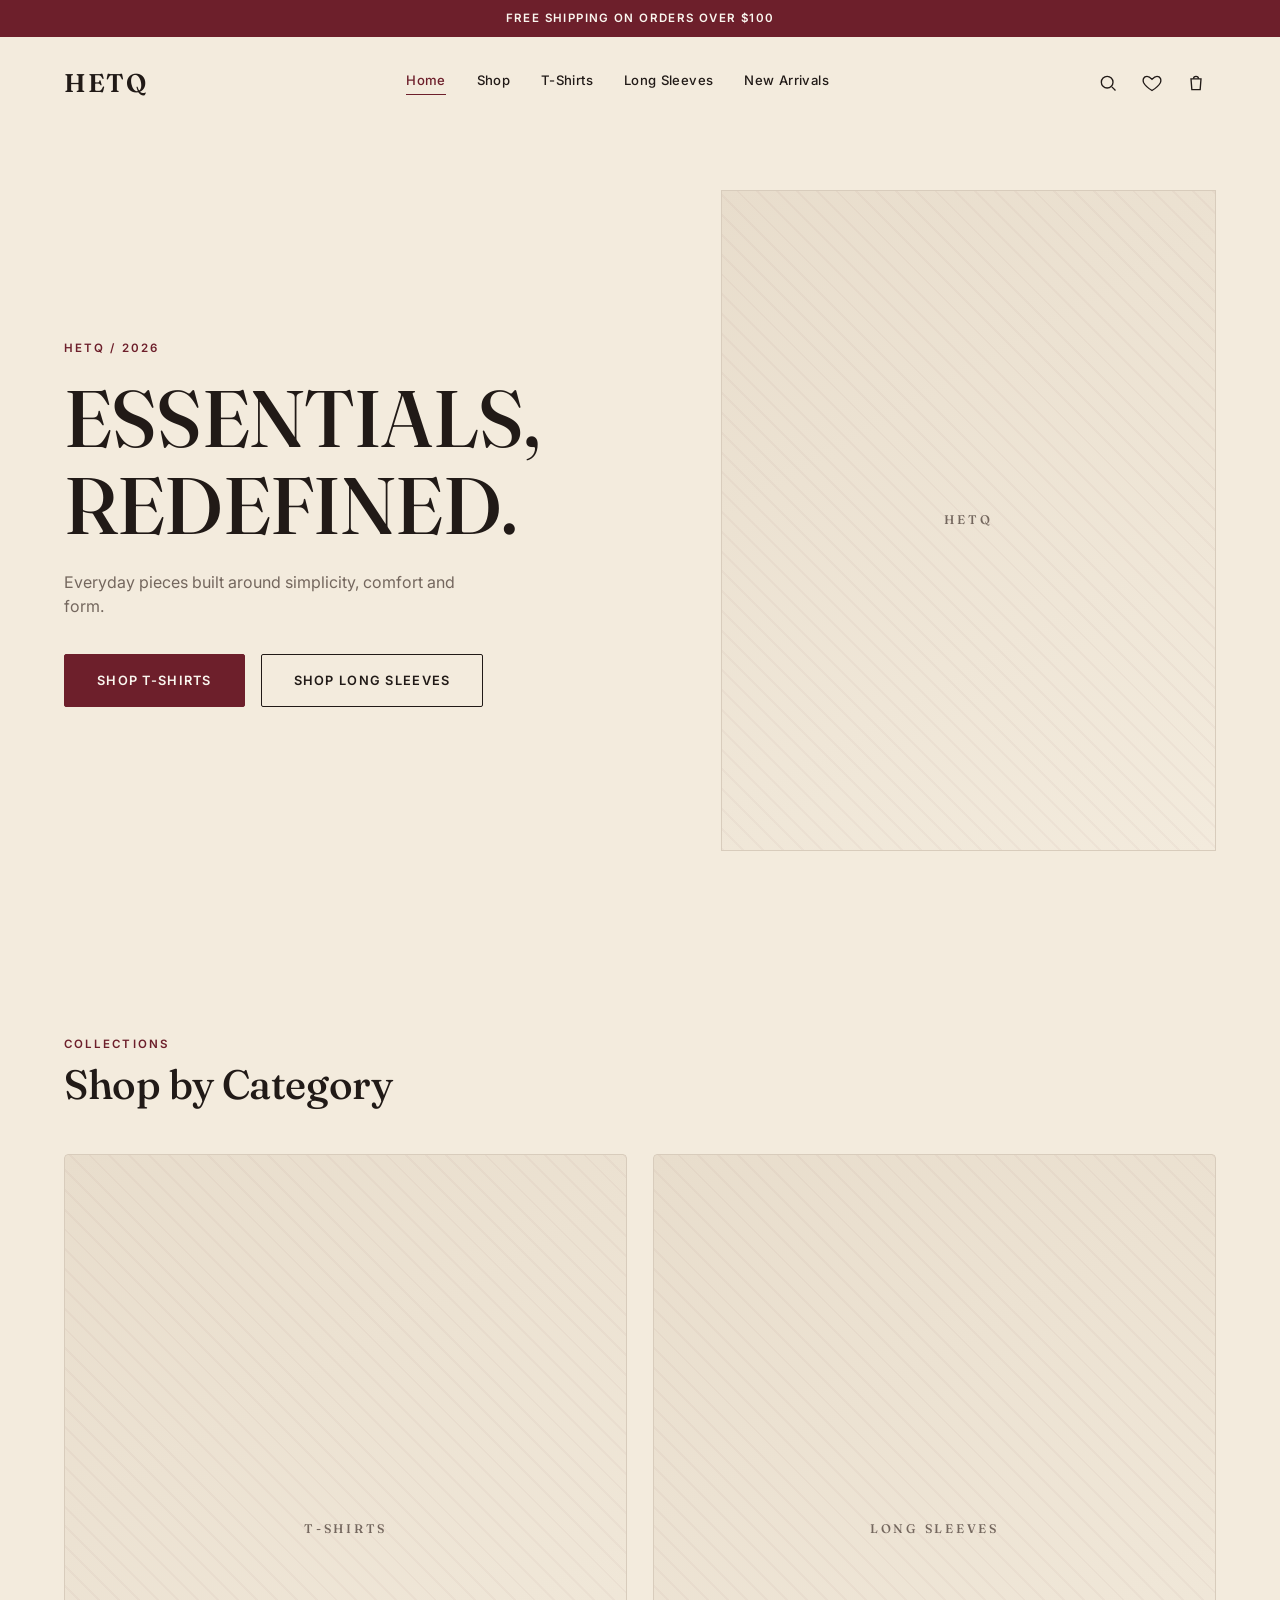
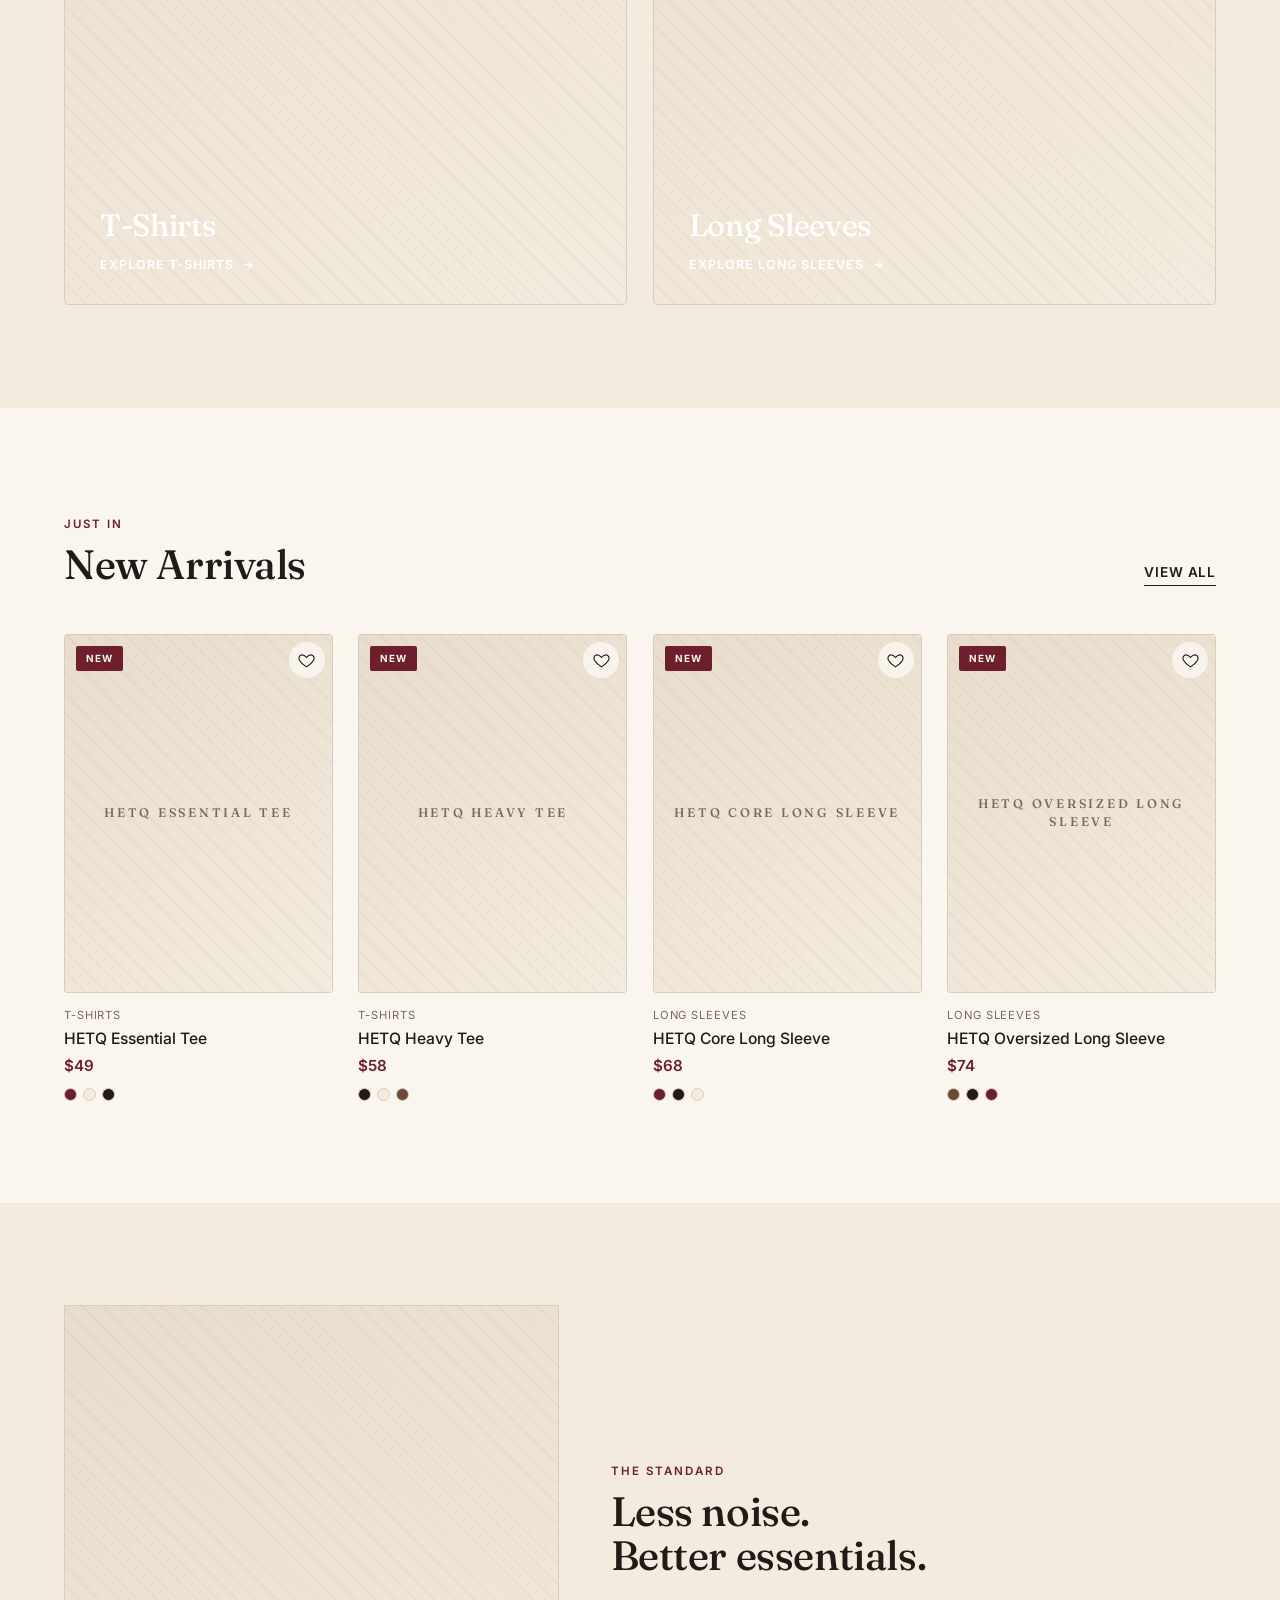
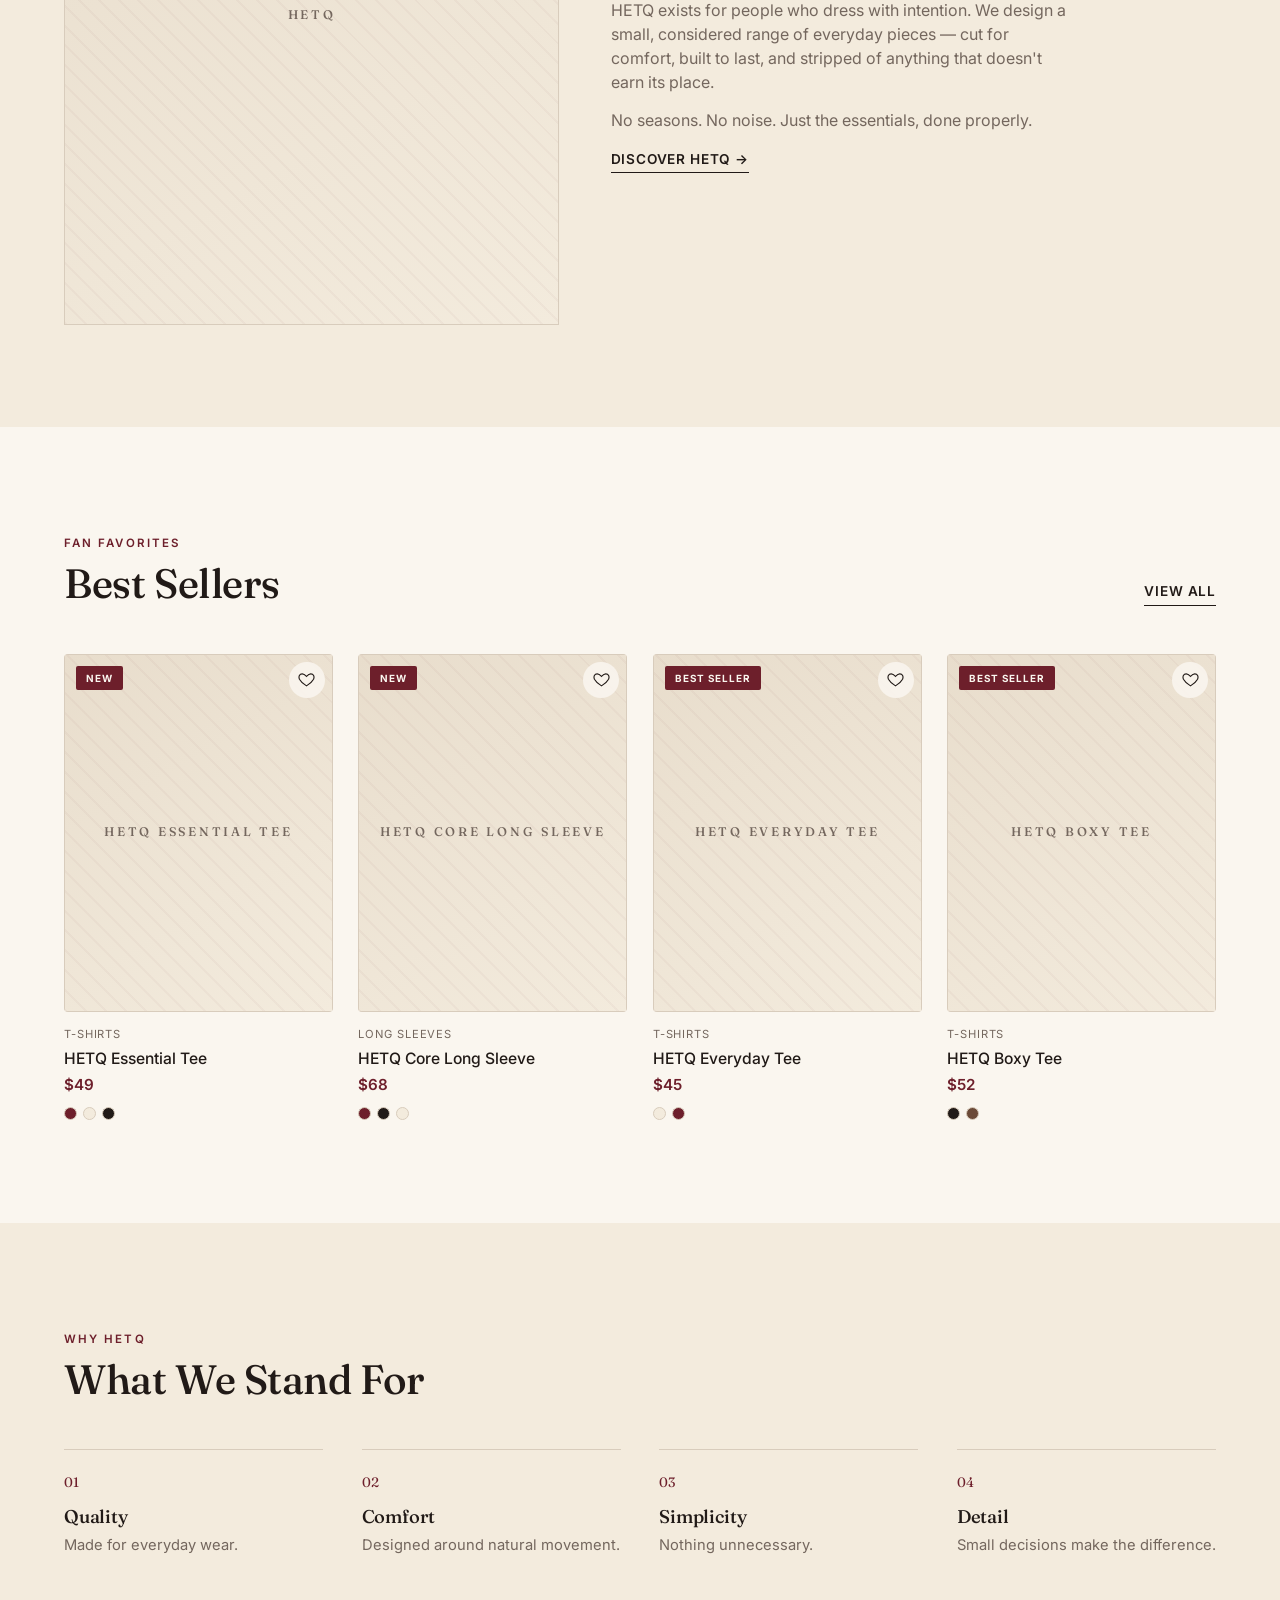
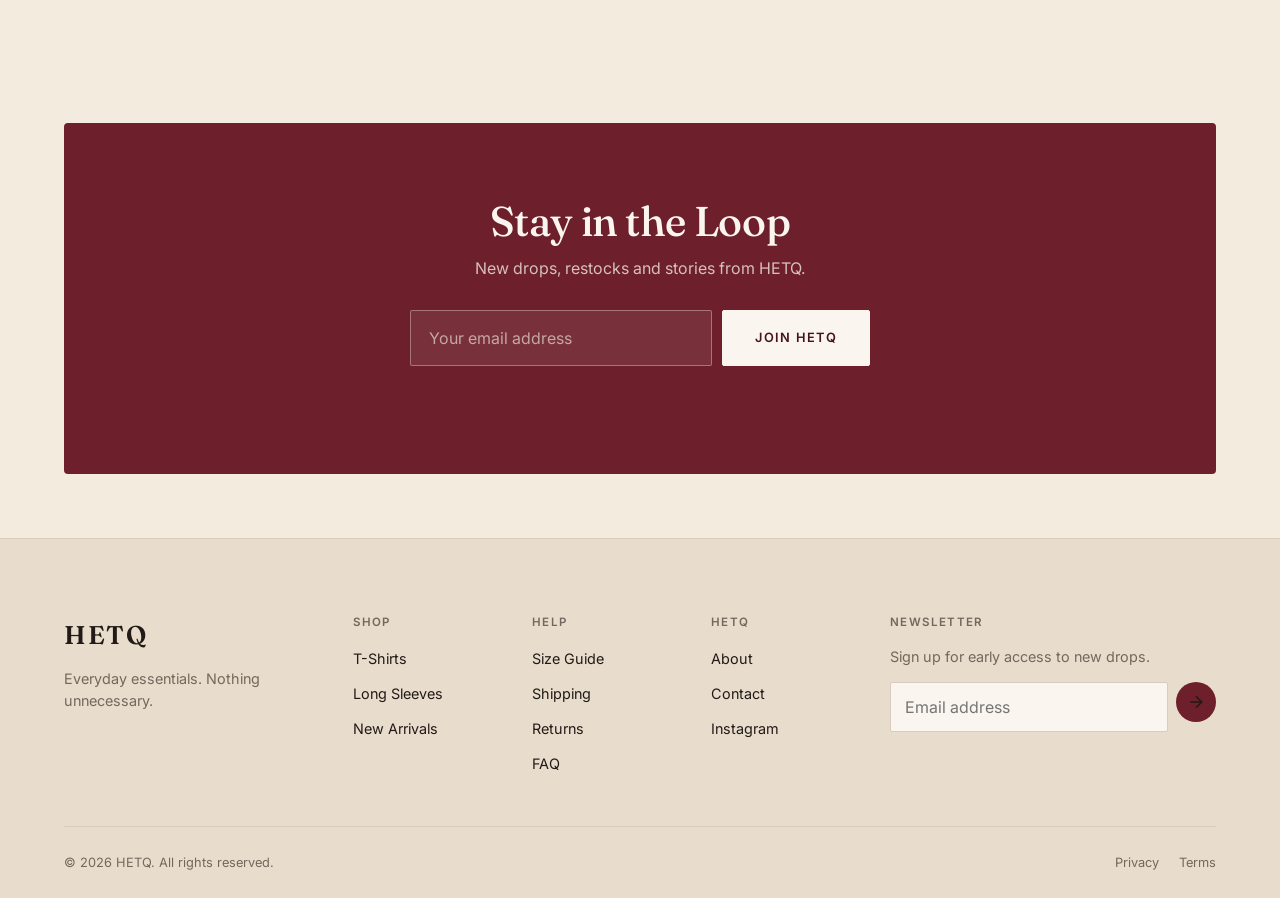
==== index.html @ c026c051 "Initial commit - HETQ website" ====
<!DOCTYPE html>
<html lang="en">
<head>
<meta charset="UTF-8">
<meta name="viewport" content="width=device-width, initial-scale=1.0">
<title>HETQ — Essentials, Redefined.</title>
<meta name="description" content="HETQ is a modern essentials brand crafting T-Shirts and Long Sleeves built around simplicity, comfort and form.">
<link rel="stylesheet" href="css/style.css">
</head>
<body data-page="home">

<!-- ================= ANNOUNCEMENT BAR ================= -->
<div class="announcement-bar">Free shipping on orders over $100</div>

<!-- ================= HEADER ================= -->
<header class="site-header">
  <div class="container header-inner">
    <a href="index.html" class="logo">HETQ</a>

    <nav class="main-nav" aria-label="Primary">
      <a href="index.html">Home</a>
      <a href="shop.html">Shop</a>
      <a href="shop.html?category=T-Shirts">T-Shirts</a>
      <a href="shop.html?category=Long%20Sleeves">Long Sleeves</a>
      <a href="shop.html#new">New Arrivals</a>
    </nav>

    <div class="header-actions">
      <button class="icon-btn" data-search-trigger aria-label="Search">
        <svg viewBox="0 0 24 24" fill="none" stroke-width="1.6"><circle cx="11" cy="11" r="7"/><line x1="21" y1="21" x2="16.65" y2="16.65"/></svg>
      </button>
      <a class="icon-btn" href="wishlist.html" aria-label="Wishlist">
        <svg viewBox="0 0 24 24" fill="none" stroke-width="1.6"><path d="M12 21s-7.5-4.6-10-9.3C.5 8 2 4 6 4c2.2 0 3.7 1.2 6 3.6C14.3 5.2 15.8 4 18 4c4 0 5.5 4 4 7.7C19.5 16.4 12 21 12 21z"/></svg>
        <span class="badge-count" data-wishlist-count>0</span>
      </a>
      <a class="icon-btn" href="cart.html" aria-label="Cart">
        <svg viewBox="0 0 24 24" fill="none" stroke-width="1.6"><path d="M6 7h12l-1 13H7L6 7z"/><path d="M9 7a3 3 0 0 1 6 0"/></svg>
        <span class="badge-count" data-cart-count>0</span>
      </a>
      <button class="hamburger" data-hamburger aria-label="Menu">
        <span></span><span></span><span></span>
      </button>
    </div>
  </div>
</header>

<!-- ================= MOBILE NAV ================= -->
<div class="overlay-backdrop" data-overlay-backdrop></div>
<div class="mobile-nav" data-mobile-nav>
  <div class="mobile-nav-head">
    <span class="logo">HETQ</span>
    <button class="icon-btn" data-mobile-nav-close aria-label="Close menu">
      <svg viewBox="0 0 24 24" fill="none" stroke-width="1.6"><line x1="4" y1="4" x2="20" y2="20"/><line x1="20" y1="4" x2="4" y2="20"/></svg>
    </button>
  </div>
  <nav class="mobile-nav-links" aria-label="Mobile">
    <a href="index.html">Home</a>
    <a href="shop.html">Shop</a>
    <a href="shop.html?category=T-Shirts">T-Shirts</a>
    <a href="shop.html?category=Long%20Sleeves">Long Sleeves</a>
    <a href="shop.html#new">New Arrivals</a>
    <a href="wishlist.html">Wishlist</a>
    <a href="about.html">About</a>
  </nav>
  <div class="mobile-nav-foot">HETQ — Everyday essentials. Nothing unnecessary.</div>
</div>

<!-- ================= SEARCH OVERLAY ================= -->
<div class="search-overlay" data-search-overlay>
  <button class="icon-btn search-close" data-search-close aria-label="Close search">
    <svg viewBox="0 0 24 24" fill="none" stroke-width="1.6"><line x1="4" y1="4" x2="20" y2="20"/><line x1="20" y1="4" x2="4" y2="20"/></svg>
  </button>
  <div class="search-overlay-inner">
    <span class="eyebrow">Search HETQ</span>
    <div class="search-field">
      <svg width="22" height="22" viewBox="0 0 24 24" fill="none" stroke="currentColor" stroke-width="1.6"><circle cx="11" cy="11" r="7"/><line x1="21" y1="21" x2="16.65" y2="16.65"/></svg>
      <input type="text" placeholder="Search products..." data-search-input autocomplete="off">
    </div>
    <div data-search-results>
      <p class="search-hint">Try "tee", "long sleeve", or a color.</p>
    </div>
  </div>
</div>

<!-- ================= MAIN ================= -->
<main>

  <!-- ================= HERO ================= -->
  <section class="hero">
    <div class="container hero-grid">
      <div class="hero-content reveal">
        <span class="eyebrow">HETQ / 2026</span>
        <h1 class="hero-title">Essentials,<br>Redefined.</h1>
        <p class="hero-text">Everyday pieces built around simplicity, comfort and form.</p>
        <div class="hero-actions">
          <a href="shop.html?category=T-Shirts" class="btn btn-primary">Shop T-Shirts</a>
          <a href="shop.html?category=Long%20Sleeves" class="btn btn-secondary">Shop Long Sleeves</a>
        </div>
      </div>
      <div class="hero-visual reveal">
        <!-- Replace with your own HETQ hero/model image -->
        <div class="placeholder ratio-hero">
          <img src="images/hero/hero-main.jpg" alt="HETQ hero image" onerror="this.remove()">
          <span>HETQ</span>
        </div>
      </div>
    </div>
  </section>

  <!-- ================= SHOP BY CATEGORY ================= -->
  <section class="section" id="categories">
    <div class="container">
      <div class="section-head reveal">
        <div>
          <span class="eyebrow">Collections</span>
          <h2 class="section-title">Shop by Category</h2>
        </div>
      </div>
      <div class="category-grid">
        <a href="shop.html?category=T-Shirts" class="category-card reveal">
          <!-- Replace with your own HETQ category image -->
          <div class="placeholder ratio-portrait">
            <img src="images/categories/tshirts.jpg" alt="HETQ T-Shirts category" onerror="this.remove()">
            <span>T-SHIRTS</span>
          </div>
          <div class="category-card-content">
            <h3>T-Shirts</h3>
            <span class="category-card-link">Explore T-Shirts <span class="arrow">→</span></span>
          </div>
        </a>
        <a href="shop.html?category=Long%20Sleeves" class="category-card reveal">
          <!-- Replace with your own HETQ category image -->
          <div class="placeholder ratio-portrait">
            <img src="images/categories/longsleeves.jpg" alt="HETQ Long Sleeves category" onerror="this.remove()">
            <span>LONG SLEEVES</span>
          </div>
          <div class="category-card-content">
            <h3>Long Sleeves</h3>
            <span class="category-card-link">Explore Long Sleeves <span class="arrow">→</span></span>
          </div>
        </a>
      </div>
    </div>
  </section>

  <!-- ================= NEW ARRIVALS ================= -->
  <section class="section section-soft" id="new">
    <div class="container">
      <div class="section-head reveal">
        <div>
          <span class="eyebrow">Just In</span>
          <h2 class="section-title">New Arrivals</h2>
        </div>
        <a href="shop.html#new" class="text-link">View All</a>
      </div>
      <div class="product-grid" data-new-arrivals></div>
    </div>
  </section>

  <!-- ================= EDITORIAL ================= -->
  <section class="section">
    <div class="container editorial reveal">
      <div class="editorial-visual">
        <!-- Replace with your own HETQ editorial image -->
        <div class="placeholder ratio-tall">
          <img src="images/editorial/editorial-01.jpg" alt="HETQ editorial imagery" onerror="this.remove()">
          <span>HETQ</span>
        </div>
      </div>
      <div class="editorial-content">
        <span class="eyebrow">The Standard</span>
        <h2 class="section-title">Less noise.<br>Better essentials.</h2>
        <p>HETQ exists for people who dress with intention. We design a small, considered range of everyday pieces — cut for comfort, built to last, and stripped of anything that doesn't earn its place.</p>
        <p>No seasons. No noise. Just the essentials, done properly.</p>
        <a href="about.html" class="text-link">Discover HETQ →</a>
      </div>
    </div>
  </section>

  <!-- ================= BEST SELLERS ================= -->
  <section class="section section-soft">
    <div class="container">
      <div class="section-head reveal">
        <div>
          <span class="eyebrow">Fan Favorites</span>
          <h2 class="section-title">Best Sellers</h2>
        </div>
        <a href="shop.html" class="text-link">View All</a>
      </div>
      <div class="product-grid" data-best-sellers></div>
    </div>
  </section>

  <!-- ================= BRAND VALUES ================= -->
  <section class="section">
    <div class="container">
      <div class="section-head reveal">
        <div>
          <span class="eyebrow">Why HETQ</span>
          <h2 class="section-title">What We Stand For</h2>
        </div>
      </div>
      <div class="values-grid reveal-stagger">
        <div class="value-item">
          <span class="num">01</span>
          <h3>Quality</h3>
          <p>Made for everyday wear.</p>
        </div>
        <div class="value-item">
          <span class="num">02</span>
          <h3>Comfort</h3>
          <p>Designed around natural movement.</p>
        </div>
        <div class="value-item">
          <span class="num">03</span>
          <h3>Simplicity</h3>
          <p>Nothing unnecessary.</p>
        </div>
        <div class="value-item">
          <span class="num">04</span>
          <h3>Detail</h3>
          <p>Small decisions make the difference.</p>
        </div>
      </div>
    </div>
  </section>

  <!-- ================= NEWSLETTER ================= -->
  <section class="section section-tight">
    <div class="container">
      <div class="newsletter reveal">
        <h2>Stay in the Loop</h2>
        <p>New drops, restocks and stories from HETQ.</p>
        <form class="newsletter-form" data-newsletter-form novalidate>
          <input type="email" placeholder="Your email address" required aria-label="Email address">
          <button type="submit" class="btn btn-primary">Join HETQ</button>
        </form>
        <p class="form-message" data-form-message></p>
      </div>
    </div>
  </section>

</main>

<!-- ================= FOOTER ================= -->
<footer class="site-footer">
  <div class="container">
    <div class="footer-top">
      <div class="footer-brand">
        <span class="logo">HETQ</span>
        <p>Everyday essentials. Nothing unnecessary.</p>
      </div>
      <div class="footer-col">
        <h4>Shop</h4>
        <ul>
          <li><a href="shop.html?category=T-Shirts">T-Shirts</a></li>
          <li><a href="shop.html?category=Long%20Sleeves">Long Sleeves</a></li>
          <li><a href="shop.html#new">New Arrivals</a></li>
        </ul>
      </div>
      <div class="footer-col">
        <h4>Help</h4>
        <ul>
          <li><a href="product.html">Size Guide</a></li>
          <li><a href="#">Shipping</a></li>
          <li><a href="#">Returns</a></li>
          <li><a href="#">FAQ</a></li>
        </ul>
      </div>
      <div class="footer-col">
        <h4>HETQ</h4>
        <ul>
          <li><a href="about.html">About</a></li>
          <li><a href="#">Contact</a></li>
          <li><a href="#">Instagram</a></li>
        </ul>
      </div>
      <div class="footer-col footer-newsletter">
        <h4>Newsletter</h4>
        <p>Sign up for early access to new drops.</p>
        <form class="footer-newsletter-form" data-newsletter-form novalidate>
          <input type="email" placeholder="Email address" required aria-label="Email address">
          <button type="submit" class="icon-btn" aria-label="Subscribe" style="background:var(--burgundy)">
            <svg viewBox="0 0 24 24" fill="none" stroke="white" stroke-width="1.8"><line x1="5" y1="12" x2="19" y2="12"/><polyline points="12 5 19 12 12 19"/></svg>
          </button>
        </form>
        <p class="form-message" data-form-message></p>
      </div>
    </div>
    <div class="footer-bottom">
      <span>&copy; 2026 HETQ. All rights reserved.</span>
      <div class="footer-bottom-links">
        <a href="#">Privacy</a>
        <a href="#">Terms</a>
      </div>
    </div>
  </div>
</footer>

<script src="js/main.js"></script>
</body>
</html>
---- css/style.css ----
/* =========================================================
   HETQ — Fashion E-commerce
   Stylesheet: css/style.css
   ========================================================= */

/* ---------- Fonts ---------- */
@import url('https://fonts.googleapis.com/css2?family=Fraunces:ital,opsz,wght@0,9..144,300;0,9..144,400;0,9..144,500;0,9..144,600;1,9..144,400&family=Inter:wght@300;400;500;600;700&display=swap');

/* ---------- Design Tokens ---------- */
:root {
  --bg-primary: #F3EBDD;
  --bg-secondary: #E8DDCC;
  --bg-soft: #FAF6EF;

  --burgundy: #6D1F2B;
  --burgundy-dark: #481219;
  --burgundy-hover: #812936;

  --text-primary: #211A17;
  --text-secondary: #74675E;
  --border: #D8CCBC;
  --white: #FFFFFF;

  --font-display: 'Fraunces', serif;
  --font-body: 'Inter', sans-serif;

  --container: 1360px;
  --gutter: clamp(20px, 5vw, 64px);

  --radius-sm: 2px;
  --radius-md: 4px;

  --ease: cubic-bezier(0.65, 0, 0.35, 1);
  --dur-fast: 0.2s;
  --dur-med: 0.4s;
  --dur-slow: 0.7s;

  --shadow-soft: 0 8px 30px rgba(33, 26, 23, 0.08);
  --shadow-card: 0 4px 18px rgba(33, 26, 23, 0.06);
}

/* ---------- Reset ---------- */
*, *::before, *::after { box-sizing: border-box; }

html { scroll-behavior: smooth; overflow-x: hidden; width: 100%; }

body, h1, h2, h3, h4, p, figure, blockquote, dl, dd, ul, ol {
  margin: 0;
}

ul, ol { list-style: none; padding: 0; }

img, picture, video, canvas, svg { display: block; max-width: 100%; }

input, button, textarea, select { font: inherit; color: inherit; }

button { cursor: pointer; background: none; border: none; }

a { color: inherit; text-decoration: none; }

body {
  font-family: var(--font-body);
  background: var(--bg-primary);
  color: var(--text-primary);
  line-height: 1.5;
  -webkit-font-smoothing: antialiased;
  overflow-x: hidden;
}

body.no-scroll { overflow: hidden; }

:focus-visible {
  outline: 2px solid var(--burgundy);
  outline-offset: 3px;
}

.container {
  width: 100%;
  max-width: var(--container);
  margin-inline: auto;
  padding-inline: var(--gutter);
}

/* ---------- Typography ---------- */
h1, h2, h3, h4 {
  font-family: var(--font-display);
  font-weight: 500;
  letter-spacing: -0.01em;
  line-height: 1.08;
}

.eyebrow {
  display: inline-block;
  font-family: var(--font-body);
  font-size: 0.72rem;
  font-weight: 600;
  letter-spacing: 0.18em;
  text-transform: uppercase;
  color: var(--burgundy);
}

.eyebrow--muted { color: var(--text-secondary); }

.section-title {
  font-size: clamp(1.8rem, 3.2vw, 2.8rem);
  margin-top: 0.5rem;
}

.section-head {
  display: flex;
  align-items: flex-end;
  justify-content: space-between;
  gap: 24px;
  margin-bottom: clamp(28px, 4vw, 48px);
  flex-wrap: wrap;
}

.section-head p {
  color: var(--text-secondary);
  max-width: 42ch;
  margin-top: 10px;
}

.text-link {
  display: inline-flex;
  align-items: center;
  gap: 8px;
  font-size: 0.85rem;
  font-weight: 600;
  letter-spacing: 0.06em;
  text-transform: uppercase;
  color: var(--text-primary);
  border-bottom: 1px solid currentColor;
  padding-bottom: 3px;
  transition: color var(--dur-fast) var(--ease), gap var(--dur-fast) var(--ease);
}

.text-link:hover { color: var(--burgundy); gap: 12px; }

/* ---------- Buttons ---------- */
.btn {
  display: inline-flex;
  align-items: center;
  justify-content: center;
  gap: 10px;
  font-family: var(--font-body);
  font-size: 0.8rem;
  font-weight: 600;
  letter-spacing: 0.1em;
  text-transform: uppercase;
  padding: 16px 32px;
  border-radius: var(--radius-sm);
  border: 1px solid transparent;
  transition: background var(--dur-fast) var(--ease), color var(--dur-fast) var(--ease),
    border-color var(--dur-fast) var(--ease), transform var(--dur-fast) var(--ease);
  white-space: nowrap;
}

.btn:active { transform: translateY(1px); }

.btn-primary {
  background: var(--burgundy);
  color: var(--bg-soft);
  border-color: var(--burgundy);
}

.btn-primary:hover { background: var(--burgundy-hover); border-color: var(--burgundy-hover); }

.btn-primary:disabled {
  background: var(--border);
  border-color: var(--border);
  color: var(--text-secondary);
  cursor: not-allowed;
}

.btn-secondary {
  background: transparent;
  color: var(--text-primary);
  border-color: var(--text-primary);
}

.btn-secondary:hover { background: var(--text-primary); color: var(--bg-soft); }

.btn-outline {
  background: transparent;
  color: var(--burgundy);
  border-color: var(--burgundy);
}

.btn-outline:hover { background: var(--burgundy); color: var(--bg-soft); }

.btn-block { width: 100%; }

.btn-sm { padding: 11px 20px; font-size: 0.72rem; }

.icon-btn {
  display: inline-flex;
  align-items: center;
  justify-content: center;
  width: 40px;
  height: 40px;
  border-radius: 50%;
  position: relative;
  transition: background var(--dur-fast) var(--ease);
}

.icon-btn:hover { background: var(--bg-secondary); }

.icon-btn svg { width: 20px; height: 20px; stroke: var(--text-primary); }

.badge-count {
  position: absolute;
  top: 2px;
  right: 2px;
  min-width: 16px;
  height: 16px;
  padding: 0 3px;
  border-radius: 50%;
  background: var(--burgundy);
  color: var(--bg-soft);
  font-size: 0.62rem;
  font-weight: 700;
  display: flex;
  align-items: center;
  justify-content: center;
  line-height: 1;
  transform: scale(0);
  transition: transform var(--dur-fast) var(--ease);
}

.badge-count.show { transform: scale(1); }

/* ---------- Image Placeholders ---------- */
.placeholder {
  position: relative;
  width: 100%;
  background: linear-gradient(150deg, var(--bg-secondary), var(--bg-primary));
  display: flex;
  align-items: center;
  justify-content: center;
  overflow: hidden;
  border: 1px solid var(--border);
}

.placeholder::before {
  content: '';
  position: absolute;
  inset: 0;
  background:
    repeating-linear-gradient(45deg, rgba(109, 31, 43, 0.035) 0 2px, transparent 2px 14px);
}

.placeholder span {
  position: relative;
  z-index: 1;
  font-family: var(--font-display);
  font-size: 0.78rem;
  font-weight: 500;
  letter-spacing: 0.22em;
  text-transform: uppercase;
  color: var(--text-secondary);
  text-align: center;
  padding: 12px;
}

.placeholder img { position: relative; z-index: 1; width: 100%; height: 100%; object-fit: cover; }

.ratio-portrait { aspect-ratio: 3 / 4; }
.ratio-square { aspect-ratio: 1 / 1; }
.ratio-wide { aspect-ratio: 16 / 9; }
.ratio-tall { aspect-ratio: 4 / 5; }
.ratio-hero { aspect-ratio: 4 / 5; }

/* ---------- Announcement Bar ---------- */
.announcement-bar {
  background: var(--burgundy);
  color: var(--bg-soft);
  text-align: center;
  font-size: 0.72rem;
  font-weight: 600;
  letter-spacing: 0.12em;
  text-transform: uppercase;
  padding: 10px var(--gutter);
}

/* ---------- Header ---------- */
.site-header {
  position: sticky;
  top: 0;
  z-index: 200;
  background: var(--bg-primary);
  border-bottom: 1px solid transparent;
  transition: padding var(--dur-med) var(--ease), box-shadow var(--dur-med) var(--ease),
    border-color var(--dur-med) var(--ease), background var(--dur-med) var(--ease);
}

.site-header.scrolled {
  border-color: var(--border);
  box-shadow: var(--shadow-soft);
}

.header-inner {
  display: flex;
  align-items: center;
  justify-content: space-between;
  gap: 24px;
  padding-block: 26px;
  transition: padding var(--dur-med) var(--ease);
}

.site-header.scrolled .header-inner { padding-block: 14px; }

.logo {
  font-family: var(--font-display);
  font-size: 1.6rem;
  font-weight: 600;
  letter-spacing: 0.06em;
}

.main-nav {
  display: flex;
  align-items: center;
  gap: clamp(18px, 2.4vw, 34px);
}

.main-nav a {
  position: relative;
  font-size: 0.82rem;
  font-weight: 500;
  letter-spacing: 0.03em;
  padding-bottom: 4px;
}

.main-nav a::after {
  content: '';
  position: absolute;
  left: 0;
  bottom: 0;
  width: 0;
  height: 1px;
  background: var(--burgundy);
  transition: width var(--dur-fast) var(--ease);
}

.main-nav a:hover::after,
.main-nav a.active::after { width: 100%; }

.main-nav a.active { color: var(--burgundy); }

.header-actions {
  display: flex;
  align-items: center;
  gap: 4px;
}

.hamburger {
  display: none;
  flex-direction: column;
  justify-content: center;
  gap: 5px;
  width: 40px;
  height: 40px;
  align-items: center;
}

.hamburger span {
  display: block;
  width: 22px;
  height: 1.5px;
  background: var(--text-primary);
  transition: transform var(--dur-fast) var(--ease), opacity var(--dur-fast) var(--ease);
}

.hamburger.active span:nth-child(1) { transform: translateY(6.5px) rotate(45deg); }
.hamburger.active span:nth-child(2) { opacity: 0; }
.hamburger.active span:nth-child(3) { transform: translateY(-6.5px) rotate(-45deg); }

/* ---------- Mobile Nav ---------- */
.mobile-nav {
  position: fixed;
  inset: 0;
  z-index: 300;
  background: var(--bg-soft);
  transform: translateX(100%);
  transition: transform var(--dur-slow) var(--ease);
  display: flex;
  flex-direction: column;
  visibility: hidden;
}

.mobile-nav.open { transform: translateX(0); visibility: visible; }

.mobile-nav-head {
  display: flex;
  align-items: center;
  justify-content: space-between;
  padding: 22px var(--gutter);
  border-bottom: 1px solid var(--border);
}

.mobile-nav-links {
  display: flex;
  flex-direction: column;
  padding: 28px var(--gutter);
  gap: 4px;
  overflow-y: auto;
}

.mobile-nav-links a {
  display: block;
  font-family: var(--font-display);
  font-size: 1.5rem;
  padding: 12px 0;
  border-bottom: 1px solid var(--border);
  opacity: 0;
  transform: translateY(10px);
  transition: opacity var(--dur-med) var(--ease), transform var(--dur-med) var(--ease);
}

.mobile-nav.open .mobile-nav-links a { opacity: 1; transform: translateY(0); }

.mobile-nav.open .mobile-nav-links a:nth-child(1) { transition-delay: 0.08s; }
.mobile-nav.open .mobile-nav-links a:nth-child(2) { transition-delay: 0.12s; }
.mobile-nav.open .mobile-nav-links a:nth-child(3) { transition-delay: 0.16s; }
.mobile-nav.open .mobile-nav-links a:nth-child(4) { transition-delay: 0.2s; }
.mobile-nav.open .mobile-nav-links a:nth-child(5) { transition-delay: 0.24s; }
.mobile-nav.open .mobile-nav-links a:nth-child(6) { transition-delay: 0.28s; }
.mobile-nav.open .mobile-nav-links a:nth-child(7) { transition-delay: 0.32s; }

.mobile-nav-foot {
  margin-top: auto;
  padding: 22px var(--gutter) 32px;
  border-top: 1px solid var(--border);
  color: var(--text-secondary);
  font-size: 0.8rem;
}

.overlay-backdrop {
  position: fixed;
  inset: 0;
  background: rgba(33, 26, 23, 0.4);
  z-index: 250;
  opacity: 0;
  visibility: hidden;
  transition: opacity var(--dur-med) var(--ease), visibility var(--dur-med) var(--ease);
}

.overlay-backdrop.show { opacity: 1; visibility: visible; }

@media (max-width: 900px) {
  .main-nav { display: none; }
  .hamburger { display: flex; }
}

/* ---------- Search Overlay ---------- */
.search-overlay {
  position: fixed;
  inset: 0;
  z-index: 400;
  background: var(--bg-soft);
  transform: translateY(-100%);
  transition: transform var(--dur-slow) var(--ease);
  overflow-y: auto;
}

.search-overlay.open { transform: translateY(0); }

.search-overlay-inner {
  max-width: 760px;
  margin: 0 auto;
  padding: clamp(60px, 10vw, 120px) var(--gutter) 60px;
}

.search-close {
  position: absolute;
  top: 24px;
  right: var(--gutter);
}

.search-field {
  display: flex;
  align-items: center;
  gap: 16px;
  border-bottom: 2px solid var(--text-primary);
  padding-bottom: 16px;
}

.search-field input {
  flex: 1;
  border: none;
  background: none;
  font-family: var(--font-display);
  font-size: clamp(1.4rem, 3vw, 2.2rem);
  color: var(--text-primary);
}

.search-field input::placeholder { color: var(--text-secondary); }

.search-results {
  margin-top: 32px;
  display: grid;
  gap: 4px;
}

.search-result-item {
  display: flex;
  align-items: center;
  gap: 16px;
  padding: 12px 0;
  border-bottom: 1px solid var(--border);
}

.search-result-item .placeholder { width: 60px; height: 76px; flex-shrink: 0; }
.search-result-item .placeholder span { font-size: 0.5rem; }

.search-result-info { flex: 1; }
.search-result-info .name { font-weight: 500; }
.search-result-info .cat { font-size: 0.78rem; color: var(--text-secondary); }
.search-result-price { font-weight: 600; color: var(--burgundy); }

.search-empty { color: var(--text-secondary); margin-top: 32px; text-align: center; }
.search-hint { color: var(--text-secondary); font-size: 0.85rem; margin-top: 20px; }

/* ---------- Hero ---------- */
.hero {
  padding-top: clamp(30px, 6vw, 60px);
  padding-bottom: clamp(40px, 6vw, 80px);
}

.hero-grid {
  display: grid;
  grid-template-columns: 1.1fr 0.9fr;
  gap: clamp(24px, 4vw, 60px);
  align-items: center;
}

.hero-content { max-width: 560px; }

.hero-content .eyebrow { margin-bottom: 18px; }

.hero-title {
  font-size: clamp(2.6rem, 6.4vw, 5rem);
  text-transform: uppercase;
}

.hero-text {
  margin-top: 22px;
  color: var(--text-secondary);
  font-size: clamp(1rem, 1.1vw, 1.1rem);
  max-width: 40ch;
}

.hero-actions {
  display: flex;
  gap: 16px;
  margin-top: 36px;
  flex-wrap: wrap;
}

.hero-visual .placeholder { aspect-ratio: 3/4; }

.reveal {
  opacity: 0;
  transform: translateY(28px);
  transition: opacity 0.8s var(--ease), transform 0.8s var(--ease);
}

.reveal.in-view { opacity: 1; transform: translateY(0); }

.reveal-stagger.in-view > * { opacity: 1; transform: translateY(0); }
.reveal-stagger > * {
  opacity: 0;
  transform: translateY(24px);
  transition: opacity 0.7s var(--ease), transform 0.7s var(--ease);
}
.reveal-stagger > *:nth-child(1) { transition-delay: 0.05s; }
.reveal-stagger > *:nth-child(2) { transition-delay: 0.15s; }
.reveal-stagger > *:nth-child(3) { transition-delay: 0.25s; }
.reveal-stagger > *:nth-child(4) { transition-delay: 0.35s; }

/* ---------- Section spacing ---------- */
.section { padding-block: clamp(56px, 8vw, 110px); }
.section-soft { background: var(--bg-soft); }
.section-tight { padding-block: clamp(40px, 5vw, 70px); }

/* ---------- Category Cards ---------- */
.category-grid {
  display: grid;
  grid-template-columns: 1fr 1fr;
  gap: clamp(16px, 2vw, 28px);
}

.category-card {
  position: relative;
  display: block;
  overflow: hidden;
  border-radius: var(--radius-md);
}

.category-card .placeholder {
  aspect-ratio: 3/4;
  transition: transform 0.9s var(--ease);
  border-radius: var(--radius-md);
}

.category-card:hover .placeholder { transform: scale(1.05); }

.category-card::after {
  content: '';
  position: absolute;
  inset: 0;
  background: linear-gradient(to top, rgba(33,26,23,0.55), rgba(33,26,23,0) 55%);
  opacity: 0;
  transition: opacity var(--dur-med) var(--ease);
}

.category-card:hover::after { opacity: 1; }

.category-card-content {
  position: absolute;
  left: 0;
  right: 0;
  bottom: 0;
  padding: clamp(20px, 3vw, 36px);
  color: var(--white);
  transform: translateY(6px);
  transition: transform var(--dur-med) var(--ease);
}

.category-card:hover .category-card-content { transform: translateY(0); }

.category-card-content h3 {
  font-size: clamp(1.4rem, 2.4vw, 2rem);
  color: var(--white);
}

.category-card-link {
  display: inline-flex;
  align-items: center;
  gap: 8px;
  margin-top: 14px;
  font-size: 0.78rem;
  font-weight: 600;
  letter-spacing: 0.08em;
  text-transform: uppercase;
}

.category-card-link .arrow { transition: transform var(--dur-fast) var(--ease); }
.category-card:hover .category-card-link .arrow { transform: translateX(6px); }

/* ---------- Product Grid & Cards ---------- */
.product-grid {
  display: grid;
  grid-template-columns: repeat(4, 1fr);
  gap: clamp(20px, 2.4vw, 36px) clamp(16px, 2vw, 28px);
}

.product-card {
  position: relative;
}

.product-media {
  position: relative;
  overflow: hidden;
  border-radius: var(--radius-md);
  margin-bottom: 14px;
}

.product-media .placeholder {
  aspect-ratio: 3/4;
  transition: transform 0.7s var(--ease);
}

.product-card:hover .product-media .placeholder { transform: scale(1.045); }

.product-badge {
  position: absolute;
  top: 12px;
  left: 12px;
  background: var(--burgundy);
  color: var(--bg-soft);
  font-size: 0.62rem;
  font-weight: 700;
  letter-spacing: 0.1em;
  text-transform: uppercase;
  padding: 5px 10px;
  border-radius: var(--radius-sm);
  z-index: 2;
}

.product-wishlist-btn {
  position: absolute;
  top: 8px;
  right: 8px;
  z-index: 2;
  width: 36px;
  height: 36px;
  border-radius: 50%;
  background: rgba(250, 246, 239, 0.9);
  display: flex;
  align-items: center;
  justify-content: center;
  transition: transform var(--dur-fast) var(--ease), background var(--dur-fast) var(--ease);
}

.product-wishlist-btn:hover { transform: scale(1.1); }

.product-wishlist-btn svg {
  width: 17px;
  height: 17px;
  stroke: var(--text-primary);
  fill: none;
  transition: fill var(--dur-fast) var(--ease), stroke var(--dur-fast) var(--ease);
}

.product-wishlist-btn.active svg { fill: var(--burgundy); stroke: var(--burgundy); }

.quick-add {
  position: absolute;
  left: 10px;
  right: 10px;
  bottom: 10px;
  z-index: 2;
  opacity: 0;
  transform: translateY(8px);
  transition: opacity var(--dur-fast) var(--ease), transform var(--dur-fast) var(--ease);
}

.product-card:hover .quick-add { opacity: 1; transform: translateY(0); }

.product-info .cat {
  font-size: 0.7rem;
  letter-spacing: 0.08em;
  text-transform: uppercase;
  color: var(--text-secondary);
}

.product-info .name {
  font-weight: 500;
  margin-top: 4px;
  font-size: 0.98rem;
}

.product-info .price {
  margin-top: 4px;
  font-weight: 600;
  color: var(--burgundy);
  font-size: 0.95rem;
}

.color-dots {
  display: flex;
  gap: 6px;
  margin-top: 10px;
}

.color-dot {
  width: 13px;
  height: 13px;
  border-radius: 50%;
  border: 1px solid var(--border);
}

@media (hover: none) {
  .quick-add { opacity: 1; transform: translateY(0); position: static; margin-top: 10px; }
}

/* ---------- Editorial Section ---------- */
.editorial {
  display: grid;
  grid-template-columns: 0.9fr 1.1fr;
  gap: clamp(24px, 4vw, 70px);
  align-items: center;
}

.editorial-visual .placeholder { aspect-ratio: 4/5; }

.editorial-content .section-title { margin-bottom: 20px; }

.editorial-content p {
  color: var(--text-secondary);
  max-width: 46ch;
  margin-bottom: 14px;
}

.editorial-reverse .editorial { grid-template-columns: 1.1fr 0.9fr; }
.editorial-reverse .editorial-visual { order: 2; }
.editorial-reverse .editorial-content { order: 1; }

/* ---------- Values ---------- */
.values-grid {
  display: grid;
  grid-template-columns: repeat(4, 1fr);
  gap: clamp(24px, 3vw, 40px);
}

.value-item { border-top: 1px solid var(--border); padding-top: 22px; }

.value-item .num {
  font-family: var(--font-display);
  color: var(--burgundy);
  font-size: 0.85rem;
  margin-bottom: 14px;
  display: block;
}

.value-item h3 { font-size: 1.15rem; margin-bottom: 8px; }
.value-item p { color: var(--text-secondary); font-size: 0.92rem; }

/* ---------- Newsletter ---------- */
.newsletter {
  background: var(--burgundy);
  color: var(--bg-soft);
  border-radius: var(--radius-md);
  padding: clamp(40px, 6vw, 76px);
  text-align: center;
}

.newsletter h2 { color: var(--bg-soft); font-size: clamp(1.8rem, 3.4vw, 2.6rem); }
.newsletter p { margin-top: 12px; color: rgba(250,246,239,0.75); }

.newsletter-form {
  display: flex;
  max-width: 460px;
  margin: 30px auto 0;
  gap: 10px;
  flex-wrap: wrap;
  justify-content: center;
}

.newsletter-form input {
  flex: 1;
  min-width: 220px;
  background: rgba(250, 246, 239, 0.08);
  border: 1px solid rgba(250, 246, 239, 0.35);
  color: var(--bg-soft);
  padding: 15px 18px;
  border-radius: var(--radius-sm);
}

.newsletter-form input::placeholder { color: rgba(250, 246, 239, 0.6); }

.newsletter-form .btn-primary {
  background: var(--bg-soft);
  color: var(--burgundy-dark);
  border-color: var(--bg-soft);
}

.newsletter-form .btn-primary:hover { background: var(--white); }

.form-message {
  margin-top: 16px;
  font-size: 0.85rem;
  min-height: 20px;
}

.form-message.success { color: #C9E4B8; }
.form-message.error { color: #E8B4B4; }

/* ---------- Footer ---------- */
.site-footer {
  background: var(--bg-secondary);
  border-top: 1px solid var(--border);
  padding-block: clamp(50px, 6vw, 80px) 26px;
}

.footer-top {
  display: grid;
  grid-template-columns: 1.4fr 0.8fr 0.8fr 0.8fr 1.2fr;
  gap: 32px;
  padding-bottom: 44px;
}

.footer-brand .logo { display: block; margin-bottom: 14px; }
.footer-brand p { color: var(--text-secondary); max-width: 30ch; font-size: 0.9rem; }

.footer-col h4 {
  font-size: 0.72rem;
  letter-spacing: 0.12em;
  text-transform: uppercase;
  font-family: var(--font-body);
  font-weight: 600;
  margin-bottom: 18px;
  color: var(--text-secondary);
}

.footer-col ul { display: flex; flex-direction: column; gap: 11px; }
.footer-col a { font-size: 0.9rem; transition: color var(--dur-fast) var(--ease); }
.footer-col a:hover { color: var(--burgundy); }

.footer-newsletter p { color: var(--text-secondary); font-size: 0.9rem; margin-bottom: 14px; }
.footer-newsletter-form { display: flex; gap: 8px; }
.footer-newsletter-form input {
  flex: 1;
  min-width: 0;
  background: var(--bg-soft);
  border: 1px solid var(--border);
  padding: 12px 14px;
  border-radius: var(--radius-sm);
}

.footer-bottom {
  display: flex;
  justify-content: space-between;
  align-items: center;
  padding-top: 26px;
  border-top: 1px solid var(--border);
  flex-wrap: wrap;
  gap: 12px;
  font-size: 0.8rem;
  color: var(--text-secondary);
}

.footer-bottom-links { display: flex; gap: 20px; }
.footer-bottom-links a:hover { color: var(--burgundy); }

/* ---------- Breadcrumb / Page header ---------- */
.page-header {
  padding-block: clamp(40px, 6vw, 64px) clamp(24px, 4vw, 36px);
  text-align: center;
}

.page-header h1 { font-size: clamp(2rem, 4vw, 3.2rem); text-transform: uppercase; }
.page-header p { color: var(--text-secondary); margin-top: 10px; }

.breadcrumb {
  font-size: 0.78rem;
  color: var(--text-secondary);
  letter-spacing: 0.02em;
}

.breadcrumb a:hover { color: var(--burgundy); }
.breadcrumb span { margin: 0 6px; }

/* ---------- Shop Layout ---------- */
.shop-toolbar {
  display: flex;
  align-items: center;
  justify-content: space-between;
  gap: 20px;
  padding-bottom: 26px;
  border-bottom: 1px solid var(--border);
  margin-bottom: 34px;
  flex-wrap: wrap;
}

.shop-count { font-size: 0.85rem; color: var(--text-secondary); }

.shop-toolbar-right { display: flex; align-items: center; gap: 14px; }

.sort-select {
  background: var(--bg-soft);
  border: 1px solid var(--border);
  padding: 10px 14px;
  border-radius: var(--radius-sm);
  font-size: 0.82rem;
}

.filter-toggle {
  display: none;
  align-items: center;
  gap: 8px;
  border: 1px solid var(--text-primary);
  padding: 10px 16px;
  border-radius: var(--radius-sm);
  font-size: 0.78rem;
  font-weight: 600;
  letter-spacing: 0.05em;
  text-transform: uppercase;
}

.shop-layout {
  display: grid;
  grid-template-columns: 240px 1fr;
  gap: clamp(24px, 3vw, 48px);
  align-items: flex-start;
}

.filters-panel {
  position: sticky;
  top: 110px;
}

.filter-group { border-bottom: 1px solid var(--border); padding-block: 20px; }
.filter-group:first-child { padding-top: 0; }

.filter-group-title {
  font-size: 0.78rem;
  font-weight: 600;
  letter-spacing: 0.08em;
  text-transform: uppercase;
  margin-bottom: 16px;
}

.filter-option {
  display: flex;
  align-items: center;
  gap: 10px;
  font-size: 0.88rem;
  padding: 6px 0;
  color: var(--text-secondary);
  cursor: pointer;
}

.filter-option input {
  width: 15px;
  height: 15px;
  accent-color: var(--burgundy);
}

.filter-option:hover { color: var(--text-primary); }

.size-pills { display: flex; flex-wrap: wrap; gap: 8px; }

.size-pill {
  border: 1px solid var(--border);
  padding: 7px 12px;
  border-radius: var(--radius-sm);
  font-size: 0.78rem;
  transition: border-color var(--dur-fast) var(--ease), background var(--dur-fast) var(--ease), color var(--dur-fast) var(--ease);
}

.size-pill:hover { border-color: var(--text-primary); }
.size-pill.active { background: var(--burgundy); border-color: var(--burgundy); color: var(--bg-soft); }

.color-pills { display: flex; flex-wrap: wrap; gap: 10px; }

.color-pill-swatch {
  width: 26px;
  height: 26px;
  border-radius: 50%;
  border: 2px solid transparent;
  outline: 1px solid var(--border);
  outline-offset: 2px;
  transition: outline-color var(--dur-fast) var(--ease);
}

.color-pill-swatch.active { outline-color: var(--burgundy); }

.range-value { font-size: 0.82rem; color: var(--text-secondary); margin-top: 8px; }

.clear-filters {
  font-size: 0.78rem;
  color: var(--burgundy);
  font-weight: 600;
  margin-top: 18px;
  text-decoration: underline;
}

.no-results {
  grid-column: 1/-1;
  text-align: center;
  padding: 60px 0;
  color: var(--text-secondary);
}

/* ---------- Mobile Filter Drawer ---------- */
.filter-drawer-backdrop {
  position: fixed;
  inset: 0;
  background: rgba(33,26,23,0.4);
  z-index: 350;
  opacity: 0;
  visibility: hidden;
  transition: opacity var(--dur-med) var(--ease), visibility var(--dur-med) var(--ease);
}

.filter-drawer-backdrop.show { opacity: 1; visibility: visible; }

.filter-drawer {
  position: fixed;
  top: 0;
  left: 0;
  bottom: 0;
  width: min(340px, 88vw);
  background: var(--bg-soft);
  z-index: 360;
  transform: translateX(-100%);
  transition: transform var(--dur-slow) var(--ease);
  display: flex;
  flex-direction: column;
}

.filter-drawer.open { transform: translateX(0); }

.filter-drawer-head {
  display: flex;
  justify-content: space-between;
  align-items: center;
  padding: 20px var(--gutter);
  border-bottom: 1px solid var(--border);
}

.filter-drawer-body { padding: 10px var(--gutter) 20px; overflow-y: auto; flex: 1; }
.filter-drawer-foot { padding: 16px var(--gutter) 26px; border-top: 1px solid var(--border); }

/* ---------- Product Detail Page ---------- */
.product-detail {
  display: grid;
  grid-template-columns: 1.1fr 0.9fr;
  gap: clamp(28px, 4vw, 70px);
}

.gallery-main .placeholder { aspect-ratio: 3/4; }

.gallery-thumbs {
  display: grid;
  grid-template-columns: repeat(4, 1fr);
  gap: 10px;
  margin-top: 12px;
}

.gallery-thumbs .placeholder {
  aspect-ratio: 3/4;
  cursor: pointer;
  border: 2px solid transparent;
  transition: border-color var(--dur-fast) var(--ease);
}

.gallery-thumbs .placeholder.active { border-color: var(--burgundy); }
.gallery-thumbs .placeholder span { font-size: 0.5rem; }

.product-info-panel { max-width: 480px; }

.product-info-panel .cat {
  font-size: 0.78rem;
  letter-spacing: 0.1em;
  text-transform: uppercase;
  color: var(--text-secondary);
}

.product-info-panel h1 {
  font-size: clamp(1.8rem, 3vw, 2.4rem);
  margin-top: 8px;
}

.product-info-panel .price {
  font-size: 1.3rem;
  font-weight: 600;
  color: var(--burgundy);
  margin-top: 12px;
}

.product-info-panel .desc {
  margin-top: 20px;
  color: var(--text-secondary);
  line-height: 1.7;
}

.option-block { margin-top: 30px; }

.option-label {
  display: flex;
  justify-content: space-between;
  align-items: center;
  margin-bottom: 12px;
}

.option-label .name { font-size: 0.82rem; font-weight: 600; letter-spacing: 0.05em; text-transform: uppercase; }
.option-label .selected { font-size: 0.82rem; color: var(--text-secondary); }

.size-guide-link {
  font-size: 0.78rem;
  text-decoration: underline;
  color: var(--text-secondary);
}

.size-guide-link:hover { color: var(--burgundy); }

.color-swatches { display: flex; gap: 12px; }

.color-swatch {
  width: 38px;
  height: 38px;
  border-radius: 50%;
  outline: 1px solid var(--border);
  outline-offset: 3px;
  border: 2px solid var(--bg-primary);
  transition: outline-color var(--dur-fast) var(--ease);
}

.color-swatch.active { outline-color: var(--burgundy); outline-width: 2px; }

.size-grid { display: flex; flex-wrap: wrap; gap: 10px; }

.size-box {
  min-width: 52px;
  height: 46px;
  padding-inline: 10px;
  border: 1px solid var(--border);
  border-radius: var(--radius-sm);
  font-size: 0.85rem;
  font-weight: 500;
  transition: all var(--dur-fast) var(--ease);
}

.size-box:hover { border-color: var(--text-primary); }
.size-box.active { background: var(--burgundy); color: var(--bg-soft); border-color: var(--burgundy); }
.size-box.disabled { color: var(--border); text-decoration: line-through; pointer-events: none; }

.qty-selector {
  display: inline-flex;
  align-items: center;
  border: 1px solid var(--border);
  border-radius: var(--radius-sm);
}

.qty-selector button {
  width: 44px;
  height: 46px;
  font-size: 1.1rem;
  transition: background var(--dur-fast) var(--ease);
}

.qty-selector button:hover { background: var(--bg-secondary); }
.qty-selector .qty-value { width: 40px; text-align: center; font-weight: 600; }

.product-actions {
  display: flex;
  flex-direction: column;
  gap: 12px;
  margin-top: 34px;
}

.product-actions-row { display: flex; gap: 12px; }
.product-actions-row .btn { flex: 1; }

.validation-msg {
  margin-top: 10px;
  font-size: 0.82rem;
  color: var(--burgundy);
  min-height: 18px;
}

.meta-row {
  display: flex;
  gap: 20px;
  margin-top: 26px;
  font-size: 0.78rem;
  color: var(--text-secondary);
}

/* Accordion */
.accordion { margin-top: 40px; border-top: 1px solid var(--border); }

.accordion-item { border-bottom: 1px solid var(--border); }

.accordion-header {
  width: 100%;
  display: flex;
  justify-content: space-between;
  align-items: center;
  padding: 18px 0;
  font-size: 0.88rem;
  font-weight: 600;
  letter-spacing: 0.03em;
  text-transform: uppercase;
}

.accordion-icon { position: relative; width: 14px; height: 14px; flex-shrink: 0; }
.accordion-icon::before, .accordion-icon::after {
  content: '';
  position: absolute;
  background: var(--text-primary);
  transition: transform var(--dur-fast) var(--ease);
}
.accordion-icon::before { top: 50%; left: 0; width: 100%; height: 1px; transform: translateY(-50%); }
.accordion-icon::after { left: 50%; top: 0; width: 1px; height: 100%; transform: translateX(-50%); }
.accordion-item.open .accordion-icon::after { transform: translateX(-50%) rotate(90deg); opacity: 0; }

.accordion-panel {
  max-height: 0;
  overflow: hidden;
  transition: max-height var(--dur-med) var(--ease);
}

.accordion-panel-inner {
  padding-bottom: 20px;
  color: var(--text-secondary);
  font-size: 0.9rem;
  line-height: 1.7;
}

.accordion-panel-inner table { width: 100%; border-collapse: collapse; margin-top: 10px; }
.accordion-panel-inner th, .accordion-panel-inner td {
  text-align: left;
  padding: 8px 10px;
  border-bottom: 1px solid var(--border);
  font-size: 0.85rem;
}

/* ---------- Modal (Size Guide) ---------- */
.modal-backdrop {
  position: fixed;
  inset: 0;
  background: rgba(33,26,23,0.45);
  z-index: 500;
  display: flex;
  align-items: center;
  justify-content: center;
  padding: 20px;
  opacity: 0;
  visibility: hidden;
  transition: opacity var(--dur-med) var(--ease), visibility var(--dur-med) var(--ease);
}

.modal-backdrop.show { opacity: 1; visibility: visible; }

.modal {
  background: var(--bg-soft);
  max-width: 560px;
  width: 100%;
  max-height: 86vh;
  overflow-y: auto;
  border-radius: var(--radius-md);
  padding: clamp(24px, 4vw, 40px);
  transform: translateY(24px) scale(0.98);
  opacity: 0;
  transition: transform var(--dur-med) var(--ease), opacity var(--dur-med) var(--ease);
}

.modal-backdrop.show .modal { transform: translateY(0) scale(1); opacity: 1; }

.modal-head {
  display: flex;
  justify-content: space-between;
  align-items: center;
  margin-bottom: 20px;
}

.modal-head h3 { font-size: 1.3rem; }

.size-guide-table { width: 100%; border-collapse: collapse; }
.size-guide-table th, .size-guide-table td {
  padding: 12px 10px;
  border-bottom: 1px solid var(--border);
  text-align: left;
  font-size: 0.88rem;
}
.size-guide-table th { font-size: 0.72rem; letter-spacing: 0.08em; text-transform: uppercase; color: var(--text-secondary); }
.size-guide-note { margin-top: 16px; font-size: 0.82rem; color: var(--text-secondary); }

/* ---------- Cart Page ---------- */
.cart-layout {
  display: grid;
  grid-template-columns: 1.5fr 0.9fr;
  gap: clamp(24px, 4vw, 60px);
  align-items: flex-start;
}

.cart-item {
  display: grid;
  grid-template-columns: 100px 1fr auto;
  gap: 18px;
  padding-block: 24px;
  border-bottom: 1px solid var(--border);
  align-items: flex-start;
}

.cart-item .placeholder { aspect-ratio: 3/4; }

.cart-item-name { font-weight: 500; }
.cart-item-meta { font-size: 0.82rem; color: var(--text-secondary); margin-top: 4px; }
.cart-item-price { font-weight: 600; color: var(--burgundy); margin-top: 10px; }

.cart-item-controls {
  display: flex;
  flex-direction: column;
  align-items: flex-end;
  gap: 14px;
  justify-content: space-between;
  height: 100%;
}

.remove-btn {
  font-size: 0.78rem;
  color: var(--text-secondary);
  text-decoration: underline;
}

.remove-btn:hover { color: var(--burgundy); }

.order-summary {
  background: var(--bg-soft);
  border: 1px solid var(--border);
  border-radius: var(--radius-md);
  padding: clamp(24px, 3vw, 34px);
  position: sticky;
  top: 110px;
}

.order-summary h3 { font-size: 1.15rem; margin-bottom: 22px; }

.summary-row {
  display: flex;
  justify-content: space-between;
  padding-block: 10px;
  font-size: 0.9rem;
  color: var(--text-secondary);
}

.summary-row.total {
  border-top: 1px solid var(--border);
  margin-top: 8px;
  padding-top: 16px;
  font-size: 1.05rem;
  font-weight: 600;
  color: var(--text-primary);
}

.empty-state {
  text-align: center;
  padding: clamp(60px, 10vw, 120px) 20px;
}

.empty-state h2 { font-size: clamp(1.6rem, 3vw, 2.2rem); margin-bottom: 12px; }
.empty-state p { color: var(--text-secondary); margin-bottom: 28px; }

/* ---------- Wishlist Grid ---------- */
.wishlist-grid {
  display: grid;
  grid-template-columns: repeat(4, 1fr);
  gap: clamp(20px, 2.4vw, 36px) clamp(16px, 2vw, 28px);
}

.wishlist-card-actions { display: flex; gap: 8px; margin-top: 12px; }
.wishlist-card-actions .btn { flex: 1; }

/* ---------- Checkout ---------- */
.checkout-layout {
  display: grid;
  grid-template-columns: 1.4fr 1fr;
  gap: clamp(24px, 4vw, 64px);
  align-items: flex-start;
}

.checkout-section { margin-bottom: 40px; }
.checkout-section h2 {
  font-size: 0.78rem;
  font-weight: 600;
  letter-spacing: 0.1em;
  text-transform: uppercase;
  color: var(--text-secondary);
  margin-bottom: 18px;
  display: flex;
  align-items: center;
  gap: 10px;
}

.checkout-section h2 .step-num {
  width: 22px; height: 22px;
  border-radius: 50%;
  background: var(--burgundy);
  color: var(--bg-soft);
  display: inline-flex;
  align-items: center;
  justify-content: center;
  font-size: 0.7rem;
}

.form-grid { display: grid; grid-template-columns: 1fr 1fr; gap: 16px; }
.form-grid .full { grid-column: 1/-1; }

.field { display: flex; flex-direction: column; gap: 6px; margin-bottom: 4px; }
.field label { font-size: 0.78rem; color: var(--text-secondary); }
.field input, .field select {
  background: var(--bg-soft);
  border: 1px solid var(--border);
  padding: 13px 14px;
  border-radius: var(--radius-sm);
  font-size: 0.92rem;
}
.field input:focus, .field select:focus { border-color: var(--burgundy); }
.field.error input { border-color: var(--burgundy); }
.field-error { font-size: 0.75rem; color: var(--burgundy); min-height: 16px; }

.delivery-option {
  display: flex;
  align-items: center;
  justify-content: space-between;
  border: 1px solid var(--border);
  border-radius: var(--radius-sm);
  padding: 16px 18px;
  margin-bottom: 10px;
  cursor: pointer;
  transition: border-color var(--dur-fast) var(--ease);
}

.delivery-option:hover { border-color: var(--text-primary); }
.delivery-option.selected { border-color: var(--burgundy); background: rgba(109,31,43,0.04); }
.delivery-option-left { display: flex; align-items: center; gap: 12px; }
.delivery-option input { accent-color: var(--burgundy); width: 16px; height: 16px; }
.delivery-option .title { font-weight: 500; font-size: 0.92rem; }
.delivery-option .sub { font-size: 0.78rem; color: var(--text-secondary); }
.delivery-option .price { font-weight: 600; }

.payment-placeholder {
  border: 1px dashed var(--border);
  border-radius: var(--radius-md);
  padding: 30px;
  text-align: center;
  background: var(--bg-soft);
}

.payment-placeholder .eyebrow { display: block; margin-bottom: 10px; }
.payment-placeholder p { color: var(--text-secondary); font-size: 0.9rem; }

.checkout-summary-items { max-height: 320px; overflow-y: auto; margin-bottom: 20px; }

.checkout-item {
  display: flex;
  gap: 14px;
  padding-block: 14px;
  border-bottom: 1px solid var(--border);
}

.checkout-item .placeholder { width: 64px; aspect-ratio: 3/4; flex-shrink: 0; }
.checkout-item .placeholder span { font-size: 0.45rem; }
.checkout-item-info { flex: 1; }
.checkout-item-info .name { font-size: 0.9rem; font-weight: 500; }
.checkout-item-info .meta { font-size: 0.78rem; color: var(--text-secondary); margin-top: 2px; }
.checkout-item-info .price { font-size: 0.85rem; font-weight: 600; color: var(--burgundy); margin-top: 6px; }

/* ---------- Order Success ---------- */
.success-screen {
  min-height: 60vh;
  display: flex;
  align-items: center;
  justify-content: center;
  text-align: center;
  padding: 40px 20px;
}

.success-screen .check-icon {
  width: 64px;
  height: 64px;
  border-radius: 50%;
  background: var(--burgundy);
  display: flex;
  align-items: center;
  justify-content: center;
  margin: 0 auto 26px;
}

.success-screen .check-icon svg { width: 28px; height: 28px; stroke: var(--bg-soft); }

.success-screen h1 { font-size: clamp(2.2rem, 5vw, 3.4rem); text-transform: uppercase; }
.success-screen p { color: var(--text-secondary); margin-top: 14px; }
.order-number {
  display: inline-block;
  margin-top: 22px;
  font-weight: 600;
  letter-spacing: 0.05em;
  background: var(--bg-secondary);
  padding: 10px 22px;
  border-radius: var(--radius-sm);
}
.success-screen .btn { margin-top: 36px; }

/* ---------- About Page ---------- */
.about-hero .placeholder { aspect-ratio: 21/9; }
.about-statement {
  max-width: 720px;
  margin: 0 auto;
  text-align: center;
  padding-block: clamp(50px, 8vw, 90px);
}
.about-statement h2 { font-size: clamp(1.8rem, 4vw, 3rem); }
.about-statement p { color: var(--text-secondary); margin-top: 20px; font-size: 1.05rem; }

.approach-grid {
  display: grid;
  grid-template-columns: repeat(3, 1fr);
  gap: 24px;
}

.approach-grid .placeholder { aspect-ratio: 3/4; margin-bottom: 18px; }
.approach-item h3 { font-size: 1.1rem; margin-bottom: 8px; }
.approach-item p { color: var(--text-secondary); font-size: 0.9rem; }

/* =========================================================
   RESPONSIVE
   ========================================================= */
@media (max-width: 1200px) {
  .product-grid, .wishlist-grid { grid-template-columns: repeat(3, 1fr); }
  .footer-top { grid-template-columns: 1.4fr 0.8fr 0.8fr 1.4fr; }
  .footer-top .footer-col:nth-child(3) { display: none; }
}

@media (max-width: 1024px) {
  .shop-layout { grid-template-columns: 200px 1fr; }
  .approach-grid { grid-template-columns: repeat(3, 1fr); gap: 16px; }
  .cart-layout, .checkout-layout { grid-template-columns: 1fr; }
  .order-summary { position: static; }
}

@media (max-width: 900px) {
  .hero-grid { grid-template-columns: 1fr; }
  .hero-visual { order: -1; }
  .hero-content { max-width: 100%; }
  .category-grid { grid-template-columns: 1fr; }
  .editorial, .editorial-reverse .editorial { grid-template-columns: 1fr; }
  .editorial-visual, .editorial-reverse .editorial-visual { order: -1 !important; }
  .editorial-reverse .editorial-content { order: 2 !important; }
  .values-grid { grid-template-columns: repeat(2, 1fr); }
  .product-grid, .wishlist-grid { grid-template-columns: repeat(2, 1fr); }
  .product-detail { grid-template-columns: 1fr; }
  .shop-layout { grid-template-columns: 1fr; }
  .filters-panel { display: none; }
  .filter-toggle { display: inline-flex; }
  .footer-top { grid-template-columns: 1fr 1fr; gap: 30px 20px; }
  .footer-brand { grid-column: 1/-1; }
  .approach-grid { grid-template-columns: 1fr; }
}

@media (max-width: 640px) {
  .header-inner { padding-block: 18px; }
  .site-header.scrolled .header-inner { padding-block: 12px; }
  .logo { font-size: 1.3rem; }
  .hero-actions { flex-direction: column; align-items: stretch; }
  .hero-actions .btn { width: 100%; }
  .section-head { flex-direction: column; align-items: flex-start; }
  .values-grid { grid-template-columns: 1fr 1fr; gap: 20px; }
  .cart-item { grid-template-columns: 76px 1fr; }
  .cart-item-controls { grid-column: 1/-1; flex-direction: row; justify-content: space-between; align-items: center; margin-top: 10px; }
  .form-grid { grid-template-columns: 1fr; }
  .footer-bottom { flex-direction: column; align-items: flex-start; }
  .gallery-thumbs { grid-template-columns: repeat(4, 1fr); }
}

@media (max-width: 480px) {
  .product-grid, .wishlist-grid { grid-template-columns: repeat(2, 1fr); gap: 14px 12px; }
  .values-grid { grid-template-columns: 1fr; }
  .product-actions-row { flex-direction: column; }
  :root { --gutter: 18px; }
}
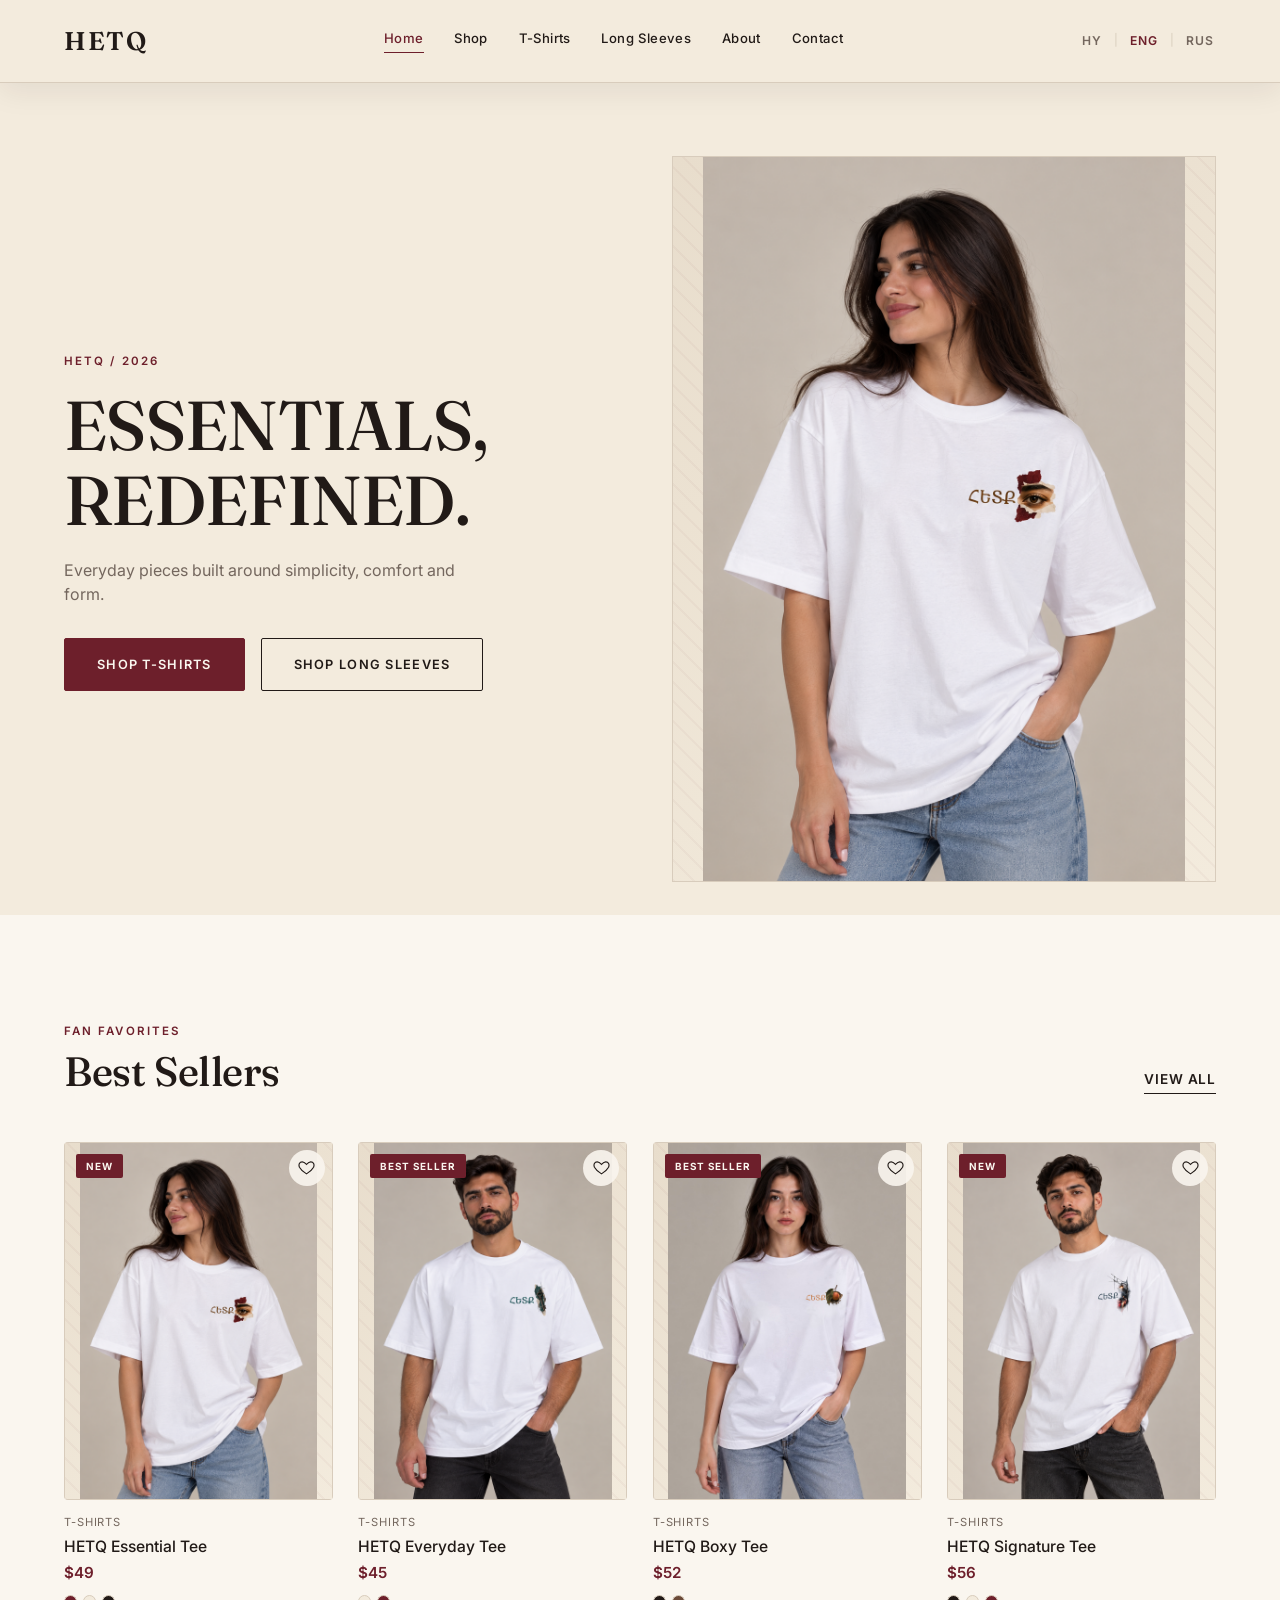
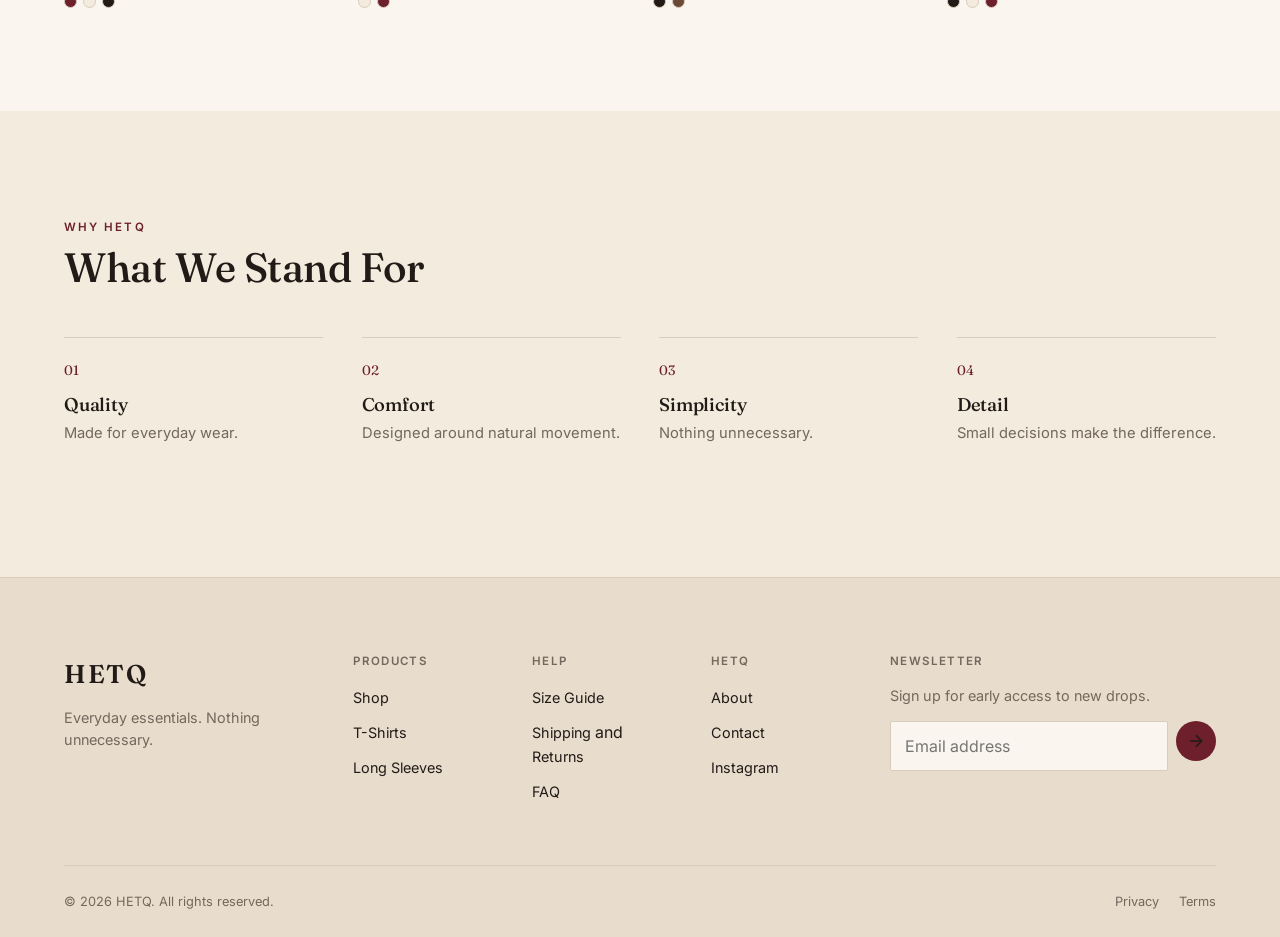
==== commit 41e28a26: "changes Hetq" ====
--- a/index.html
+++ b/index.html
@@ -9,34 +9,28 @@
 </head>
 <body data-page="home">
 
-<!-- ================= ANNOUNCEMENT BAR ================= -->
-<div class="announcement-bar">Free shipping on orders over $100</div>
-
 <!-- ================= HEADER ================= -->
 <header class="site-header">
   <div class="container header-inner">
-    <a href="index.html" class="logo">HETQ</a>
+    <a href="/" class="logo">HETQ</a>
 
     <nav class="main-nav" aria-label="Primary">
-      <a href="index.html">Home</a>
-      <a href="shop.html">Shop</a>
-      <a href="shop.html?category=T-Shirts">T-Shirts</a>
-      <a href="shop.html?category=Long%20Sleeves">Long Sleeves</a>
-      <a href="shop.html#new">New Arrivals</a>
+      <a href="/" data-nav-key="home">Home</a>
+      <a href="shop.html" data-nav-key="shop">Shop</a>
+      <a href="shop.html?category=T-Shirts" data-nav-key="tshirts">T-Shirts</a>
+      <a href="shop.html?category=Long%20Sleeves" data-nav-key="longsleeves">Long Sleeves</a>
+      <a href="about.html" data-nav-key="about">About</a>
+      <a href="#" data-nav-key="contact">Contact</a>
     </nav>
 
     <div class="header-actions">
-      <button class="icon-btn" data-search-trigger aria-label="Search">
-        <svg viewBox="0 0 24 24" fill="none" stroke-width="1.6"><circle cx="11" cy="11" r="7"/><line x1="21" y1="21" x2="16.65" y2="16.65"/></svg>
-      </button>
-      <a class="icon-btn" href="wishlist.html" aria-label="Wishlist">
-        <svg viewBox="0 0 24 24" fill="none" stroke-width="1.6"><path d="M12 21s-7.5-4.6-10-9.3C.5 8 2 4 6 4c2.2 0 3.7 1.2 6 3.6C14.3 5.2 15.8 4 18 4c4 0 5.5 4 4 7.7C19.5 16.4 12 21 12 21z"/></svg>
-        <span class="badge-count" data-wishlist-count>0</span>
-      </a>
-      <a class="icon-btn" href="cart.html" aria-label="Cart">
-        <svg viewBox="0 0 24 24" fill="none" stroke-width="1.6"><path d="M6 7h12l-1 13H7L6 7z"/><path d="M9 7a3 3 0 0 1 6 0"/></svg>
-        <span class="badge-count" data-cart-count>0</span>
-      </a>
+      <div class="lang-selector" data-lang-selector aria-label="Language selector">
+        <button type="button" class="lang-option" data-lang="HY">HY</button>
+        <span class="lang-sep" aria-hidden="true">|</span>
+        <button type="button" class="lang-option active" data-lang="ENG">ENG</button>
+        <span class="lang-sep" aria-hidden="true">|</span>
+        <button type="button" class="lang-option" data-lang="RUS">RUS</button>
+      </div>
       <button class="hamburger" data-hamburger aria-label="Menu">
         <span></span><span></span><span></span>
       </button>
@@ -54,13 +48,13 @@
     </button>
   </div>
   <nav class="mobile-nav-links" aria-label="Mobile">
-    <a href="index.html">Home</a>
-    <a href="shop.html">Shop</a>
-    <a href="shop.html?category=T-Shirts">T-Shirts</a>
-    <a href="shop.html?category=Long%20Sleeves">Long Sleeves</a>
-    <a href="shop.html#new">New Arrivals</a>
+    <a href="/" data-nav-key="home">Home</a>
+    <a href="shop.html" data-nav-key="shop">Shop</a>
+    <a href="shop.html?category=T-Shirts" data-nav-key="tshirts">T-Shirts</a>
+    <a href="shop.html?category=Long%20Sleeves" data-nav-key="longsleeves">Long Sleeves</a>
+    <a href="about.html" data-nav-key="about">About</a>
+    <a href="#" data-nav-key="contact">Contact</a>
     <a href="wishlist.html">Wishlist</a>
-    <a href="about.html">About</a>
   </nav>
   <div class="mobile-nav-foot">HETQ — Everyday essentials. Nothing unnecessary.</div>
 </div>
@@ -85,96 +79,181 @@
 <!-- ================= MAIN ================= -->
 <main>
 
-  <!-- ================= HERO ================= -->
-  <section class="hero">
-    <div class="container hero-grid">
-      <div class="hero-content reveal">
-        <span class="eyebrow">HETQ / 2026</span>
-        <h1 class="hero-title">Essentials,<br>Redefined.</h1>
-        <p class="hero-text">Everyday pieces built around simplicity, comfort and form.</p>
-        <div class="hero-actions">
-          <a href="shop.html?category=T-Shirts" class="btn btn-primary">Shop T-Shirts</a>
-          <a href="shop.html?category=Long%20Sleeves" class="btn btn-secondary">Shop Long Sleeves</a>
-        </div>
-      </div>
-      <div class="hero-visual reveal">
-        <!-- Replace with your own HETQ hero/model image -->
-        <div class="placeholder ratio-hero">
-          <img src="images/hero/hero-main.jpg" alt="HETQ hero image" onerror="this.remove()">
-          <span>HETQ</span>
-        </div>
-      </div>
-    </div>
-  </section>
-
-  <!-- ================= SHOP BY CATEGORY ================= -->
-  <section class="section" id="categories">
-    <div class="container">
-      <div class="section-head reveal">
-        <div>
-          <span class="eyebrow">Collections</span>
-          <h2 class="section-title">Shop by Category</h2>
-        </div>
-      </div>
-      <div class="category-grid">
-        <a href="shop.html?category=T-Shirts" class="category-card reveal">
-          <!-- Replace with your own HETQ category image -->
-          <div class="placeholder ratio-portrait">
-            <img src="images/categories/tshirts.jpg" alt="HETQ T-Shirts category" onerror="this.remove()">
-            <span>T-SHIRTS</span>
-          </div>
-          <div class="category-card-content">
-            <h3>T-Shirts</h3>
-            <span class="category-card-link">Explore T-Shirts <span class="arrow">→</span></span>
-          </div>
-        </a>
-        <a href="shop.html?category=Long%20Sleeves" class="category-card reveal">
-          <!-- Replace with your own HETQ category image -->
-          <div class="placeholder ratio-portrait">
-            <img src="images/categories/longsleeves.jpg" alt="HETQ Long Sleeves category" onerror="this.remove()">
-            <span>LONG SLEEVES</span>
-          </div>
-          <div class="category-card-content">
-            <h3>Long Sleeves</h3>
-            <span class="category-card-link">Explore Long Sleeves <span class="arrow">→</span></span>
-          </div>
-        </a>
-      </div>
-    </div>
-  </section>
-
-  <!-- ================= NEW ARRIVALS ================= -->
-  <section class="section section-soft" id="new">
-    <div class="container">
-      <div class="section-head reveal">
-        <div>
-          <span class="eyebrow">Just In</span>
-          <h2 class="section-title">New Arrivals</h2>
-        </div>
-        <a href="shop.html#new" class="text-link">View All</a>
-      </div>
-      <div class="product-grid" data-new-arrivals></div>
-    </div>
-  </section>
-
-  <!-- ================= EDITORIAL ================= -->
-  <section class="section">
-    <div class="container editorial reveal">
-      <div class="editorial-visual">
-        <!-- Replace with your own HETQ editorial image -->
-        <div class="placeholder ratio-tall">
-          <img src="images/editorial/editorial-01.jpg" alt="HETQ editorial imagery" onerror="this.remove()">
-          <span>HETQ</span>
-        </div>
-      </div>
-      <div class="editorial-content">
-        <span class="eyebrow">The Standard</span>
-        <h2 class="section-title">Less noise.<br>Better essentials.</h2>
-        <p>HETQ exists for people who dress with intention. We design a small, considered range of everyday pieces — cut for comfort, built to last, and stripped of anything that doesn't earn its place.</p>
-        <p>No seasons. No noise. Just the essentials, done properly.</p>
-        <a href="about.html" class="text-link">Discover HETQ →</a>
-      </div>
-    </div>
+  <!-- ================= HERO CAROUSEL ================= -->
+  <section class="hero-carousel" data-hero-carousel aria-roledescription="carousel" aria-label="HETQ Highlights">
+
+    <div class="hero-slide hero-slide--tone-1 hero-slide--layout-a active" data-hero-slide>
+      <div class="container hero-slide-grid">
+        <div class="hero-slide-content">
+          <span class="eyebrow">HETQ / 2026</span>
+          <h1 class="hero-slide-title">Essentials,<br>Redefined.</h1>
+          <p class="hero-slide-text">Everyday pieces built around simplicity, comfort and form.</p>
+          <div class="hero-slide-actions">
+            <a href="shop.html?category=T-Shirts" class="btn btn-primary">Shop T-Shirts</a>
+            <a href="shop.html?category=Long%20Sleeves" class="btn btn-secondary">Shop Long Sleeves</a>
+          </div>
+        </div>
+        <div class="hero-slide-visual">
+          <div class="placeholder ratio-hero">
+            <img class="hero-product-image-front" src="images/products/t-shirts/t-shirt-front-1.png" alt="HETQ Essential Tee — front" onerror="this.remove()">
+            <img class="hero-product-image-back" src="images/products/t-shirts/t-shirt-back-1.png" alt="HETQ Essential Tee — back" onerror="this.remove()">
+          </div>
+        </div>
+      </div>
+    </div>
+
+    <div class="hero-slide hero-slide--tone-1 hero-slide--layout-a" data-hero-slide>
+      <div class="container hero-slide-grid">
+        <div class="hero-slide-content">
+          <span class="eyebrow">HETQ / Collection</span>
+          <h1 class="hero-slide-title">The New<br>Standard.</h1>
+          <p class="hero-slide-text">Discover everyday essentials designed to stand apart.</p>
+          <div class="hero-slide-actions">
+            <a href="shop.html" class="btn btn-primary">Explore Collection</a>
+          </div>
+        </div>
+        <div class="hero-slide-visual">
+          <div class="placeholder ratio-hero">
+            <img class="hero-product-image-front" src="images/products/t-shirts/t-shirt-front-2.png" alt="HETQ T-Shirt — front" onerror="this.remove()">
+            <img class="hero-product-image-back" src="images/products/t-shirts/t-shirt-back-2.png" alt="HETQ T-Shirt — back" onerror="this.remove()">
+          </div>
+        </div>
+      </div>
+    </div>
+
+    <div class="hero-slide hero-slide--tone-1 hero-slide--layout-a" data-hero-slide>
+      <div class="container hero-slide-grid">
+        <div class="hero-slide-content">
+          <span class="eyebrow">HETQ / Everyday</span>
+          <h1 class="hero-slide-title">Made for<br>Every Day.</h1>
+          <p class="hero-slide-text">Comfort, confidence and effortless style in every detail.</p>
+          <div class="hero-slide-actions">
+            <a href="shop.html" class="btn btn-primary">Shop Now</a>
+          </div>
+        </div>
+        <div class="hero-slide-visual">
+          <div class="placeholder ratio-hero">
+            <img class="hero-product-image-front" src="images/products/t-shirts/t-shirt-front-3.png" alt="HETQ T-Shirt — front" onerror="this.remove()">
+            <img class="hero-product-image-back" src="images/products/t-shirts/t-shirt-back-3.png" alt="HETQ T-Shirt — back" onerror="this.remove()">
+          </div>
+        </div>
+      </div>
+    </div>
+
+    <div class="hero-slide hero-slide--tone-1 hero-slide--layout-a" data-hero-slide>
+      <div class="container hero-slide-grid">
+        <div class="hero-slide-content">
+          <span class="eyebrow">HETQ / Philosophy</span>
+          <h1 class="hero-slide-title">Less is<br>More.</h1>
+          <p class="hero-slide-text">Clean silhouettes. Timeless colors. Endless possibilities.</p>
+          <div class="hero-slide-actions">
+            <a href="about.html" class="btn btn-primary">Discover HETQ</a>
+          </div>
+        </div>
+        <div class="hero-slide-visual">
+          <div class="placeholder ratio-hero">
+            <img class="hero-product-image-front" src="images/products/t-shirts/t-shirt-front-4.png" alt="HETQ T-Shirt — front" onerror="this.remove()">
+            <img class="hero-product-image-back" src="images/products/t-shirts/t-shirt-back-4.png" alt="HETQ T-Shirt — back" onerror="this.remove()">
+          </div>
+        </div>
+      </div>
+    </div>
+
+    <div class="hero-slide hero-slide--tone-1 hero-slide--layout-a" data-hero-slide>
+      <div class="container hero-slide-grid">
+        <div class="hero-slide-content">
+          <span class="eyebrow">HETQ / Individuality</span>
+          <h1 class="hero-slide-title">Your Style.<br>Your Rules.</h1>
+          <p class="hero-slide-text">Everyday clothing designed for individual expression.</p>
+          <div class="hero-slide-actions">
+            <a href="shop.html" class="btn btn-primary">Shop Collection</a>
+          </div>
+        </div>
+        <div class="hero-slide-visual">
+          <div class="placeholder ratio-hero">
+            <img class="hero-product-image-front" src="images/products/t-shirts/t-shirt-front-5.png" alt="HETQ T-Shirt — front" onerror="this.remove()">
+            <img class="hero-product-image-back" src="images/products/t-shirts/t-shirt-back-5.png" alt="HETQ T-Shirt — back" onerror="this.remove()">
+          </div>
+        </div>
+      </div>
+    </div>
+
+    <div class="hero-slide hero-slide--tone-1 hero-slide--layout-a" data-hero-slide>
+      <div class="container hero-slide-grid">
+        <div class="hero-slide-content">
+          <span class="eyebrow">HETQ / Fit</span>
+          <h1 class="hero-slide-title">The Perfect Fit.</h1>
+          <p class="hero-slide-text">Find your everyday favorite in the HETQ collection.</p>
+          <div class="hero-slide-actions">
+            <a href="shop.html?category=T-Shirts" class="btn btn-primary">Explore T-Shirts</a>
+          </div>
+        </div>
+        <div class="hero-slide-visual">
+          <div class="placeholder ratio-hero">
+            <img class="hero-product-image-front" src="images/products/t-shirts/t-shirt-front-6.png" alt="HETQ T-Shirt — front" onerror="this.remove()">
+            <img class="hero-product-image-back" src="images/products/t-shirts/t-shirt-back-6.png" alt="HETQ T-Shirt — back" onerror="this.remove()">
+          </div>
+        </div>
+      </div>
+    </div>
+
+    <div class="hero-slide hero-slide--tone-1 hero-slide--layout-a" data-hero-slide>
+      <div class="container hero-slide-grid">
+        <div class="hero-slide-content">
+          <span class="eyebrow">HETQ / Elevated</span>
+          <h1 class="hero-slide-title">Beyond the<br>Basics.</h1>
+          <p class="hero-slide-text">Elevated essentials designed for modern everyday life.</p>
+          <div class="hero-slide-actions">
+            <a href="shop.html?category=Long%20Sleeves" class="btn btn-primary">Shop Long Sleeves</a>
+          </div>
+        </div>
+        <div class="hero-slide-visual">
+          <div class="placeholder ratio-hero">
+            <img class="hero-product-image-front" src="images/products/t-shirts/t-shirt-front-7.png" alt="HETQ T-Shirt — front" onerror="this.remove()">
+            <img class="hero-product-image-back" src="images/products/t-shirts/t-shirt-back-7.png" alt="HETQ T-Shirt — back" onerror="this.remove()">
+          </div>
+        </div>
+      </div>
+    </div>
+
+    <div class="hero-slide hero-slide--tone-1 hero-slide--layout-a" data-hero-slide>
+      <div class="container hero-slide-grid">
+        <div class="hero-slide-content">
+          <span class="eyebrow">HETQ / Craft</span>
+          <h1 class="hero-slide-title">Designed to Last.</h1>
+          <p class="hero-slide-text">Thoughtful details. Timeless design. Everyday comfort.</p>
+          <div class="hero-slide-actions">
+            <a href="about.html" class="btn btn-primary">Discover More</a>
+          </div>
+        </div>
+        <div class="hero-slide-visual">
+          <div class="placeholder ratio-hero">
+            <img class="hero-product-image-front" src="images/products/t-shirts/t-shirt-front-8.png" alt="HETQ T-Shirt — front" onerror="this.remove()">
+            <img class="hero-product-image-back" src="images/products/t-shirts/t-shirt-back-8.png" alt="HETQ T-Shirt — back" onerror="this.remove()">
+          </div>
+        </div>
+      </div>
+    </div>
+
+    <div class="hero-slide hero-slide--tone-1 hero-slide--layout-a" data-hero-slide>
+      <div class="container hero-slide-grid">
+        <div class="hero-slide-content">
+          <span class="eyebrow">HETQ / 2026</span>
+          <h1 class="hero-slide-title">This is HETQ.</h1>
+          <p class="hero-slide-text">A new perspective on everyday essentials.</p>
+          <div class="hero-slide-actions">
+            <a href="about.html" class="btn btn-primary">Explore HETQ</a>
+          </div>
+        </div>
+        <div class="hero-slide-visual">
+          <div class="placeholder ratio-hero">
+            <img class="hero-product-image-front" src="images/products/t-shirts/t-shirt-front-9.png" alt="HETQ T-Shirt — front" onerror="this.remove()">
+            <img class="hero-product-image-back" src="images/products/t-shirts/t-shirt-back-9.png" alt="HETQ T-Shirt — back" onerror="this.remove()">
+          </div>
+        </div>
+      </div>
+    </div>
+
   </section>
 
   <!-- ================= BEST SELLERS ================= -->
@@ -225,21 +304,6 @@
     </div>
   </section>
 
-  <!-- ================= NEWSLETTER ================= -->
-  <section class="section section-tight">
-    <div class="container">
-      <div class="newsletter reveal">
-        <h2>Stay in the Loop</h2>
-        <p>New drops, restocks and stories from HETQ.</p>
-        <form class="newsletter-form" data-newsletter-form novalidate>
-          <input type="email" placeholder="Your email address" required aria-label="Email address">
-          <button type="submit" class="btn btn-primary">Join HETQ</button>
-        </form>
-        <p class="form-message" data-form-message></p>
-      </div>
-    </div>
-  </section>
-
 </main>
 
 <!-- ================= FOOTER ================= -->
@@ -251,19 +315,18 @@
         <p>Everyday essentials. Nothing unnecessary.</p>
       </div>
       <div class="footer-col">
-        <h4>Shop</h4>
+        <h4>Products</h4>
         <ul>
+          <li><a href="shop.html">Shop</a></li>
           <li><a href="shop.html?category=T-Shirts">T-Shirts</a></li>
           <li><a href="shop.html?category=Long%20Sleeves">Long Sleeves</a></li>
-          <li><a href="shop.html#new">New Arrivals</a></li>
         </ul>
       </div>
       <div class="footer-col">
         <h4>Help</h4>
         <ul>
           <li><a href="product.html">Size Guide</a></li>
-          <li><a href="#">Shipping</a></li>
-          <li><a href="#">Returns</a></li>
+          <li><a href="#">Shipping</a> and <a href="#">Returns</a></li>
           <li><a href="#">FAQ</a></li>
         </ul>
       </div>
--- a/css/style.css
+++ b/css/style.css
@@ -271,44 +271,32 @@
 .ratio-tall { aspect-ratio: 4 / 5; }
 .ratio-hero { aspect-ratio: 4 / 5; }
 
-/* ---------- Announcement Bar ---------- */
-.announcement-bar {
-  background: var(--burgundy);
-  color: var(--bg-soft);
-  text-align: center;
-  font-size: 0.72rem;
-  font-weight: 600;
-  letter-spacing: 0.12em;
-  text-transform: uppercase;
-  padding: 10px var(--gutter);
-}
-
-/* ---------- Header ---------- */
+/* ---------- Header ----------
+   The header stays out of the layout flow. It's visible at the top of the
+   page, slides out of view when the user scrolls down, and slides back in
+   as soon as they scroll back up (see initHeader in main.js). */
 .site-header {
-  position: sticky;
+  position: fixed;
   top: 0;
+  left: 0;
+  right: 0;
   z-index: 200;
   background: var(--bg-primary);
-  border-bottom: 1px solid transparent;
-  transition: padding var(--dur-med) var(--ease), box-shadow var(--dur-med) var(--ease),
-    border-color var(--dur-med) var(--ease), background var(--dur-med) var(--ease);
-}
-
-.site-header.scrolled {
-  border-color: var(--border);
+  border-bottom: 1px solid var(--border);
   box-shadow: var(--shadow-soft);
-}
+  transform: translateY(-100%);
+  transition: transform var(--dur-med) var(--ease);
+}
+
+.site-header.visible { transform: translateY(0); }
 
 .header-inner {
   display: flex;
   align-items: center;
   justify-content: space-between;
   gap: 24px;
-  padding-block: 26px;
-  transition: padding var(--dur-med) var(--ease);
-}
-
-.site-header.scrolled .header-inner { padding-block: 14px; }
+  padding-block: 22px;
+}
 
 .logo {
   font-family: var(--font-display);
@@ -350,7 +338,36 @@
 .header-actions {
   display: flex;
   align-items: center;
-  gap: 4px;
+  gap: 20px;
+}
+
+/* ---------- Language Selector ---------- */
+.lang-selector {
+  display: flex;
+  align-items: center;
+  gap: 10px;
+}
+
+.lang-option {
+  font-family: var(--font-body);
+  font-size: 0.76rem;
+  font-weight: 600;
+  letter-spacing: 0.08em;
+  color: var(--text-secondary);
+  padding: 4px 2px;
+  transition: color var(--dur-fast) var(--ease);
+}
+
+.lang-option:hover { color: var(--text-primary); }
+
+.lang-option.active {
+  color: var(--burgundy);
+}
+
+.lang-sep {
+  color: var(--border);
+  font-size: 0.72rem;
+  line-height: 1;
 }
 
 .hamburger {
@@ -521,43 +538,154 @@
 .search-empty { color: var(--text-secondary); margin-top: 32px; text-align: center; }
 .search-hint { color: var(--text-secondary); font-size: 0.85rem; margin-top: 20px; }
 
-/* ---------- Hero ---------- */
-.hero {
-  padding-top: clamp(30px, 6vw, 60px);
-  padding-bottom: clamp(40px, 6vw, 80px);
-}
-
-.hero-grid {
-  display: grid;
-  grid-template-columns: 1.1fr 0.9fr;
-  gap: clamp(24px, 4vw, 60px);
-  align-items: center;
-}
-
-.hero-content { max-width: 560px; }
-
-.hero-content .eyebrow { margin-bottom: 18px; }
-
-.hero-title {
-  font-size: clamp(2.6rem, 6.4vw, 5rem);
+/* ---------- Hero Carousel ---------- */
+.hero-carousel {
+  position: relative;
+  min-height: clamp(600px, 88vh, 880px);
+  overflow: hidden;
+  background: var(--bg-primary);
+  /* Clean beige breathing room below the (page-flow, non-taller) header — belongs
+     to the hero, not the header. --header-height is synced by initHeader() in main.js. */
+  margin-top: calc(var(--header-height, 84px) + 40px);
+}
+
+.hero-slide {
+  position: absolute;
+  inset: 0;
+  display: flex;
+  align-items: center;
+  opacity: 0;
+  z-index: 1;
+  visibility: hidden;
+  pointer-events: none;
+  transition: opacity 0.9s var(--ease), visibility 0s linear 0.9s;
+}
+
+.hero-slide.active {
+  opacity: 1;
+  z-index: 2;
+  visibility: visible;
+  pointer-events: auto;
+  transition: opacity 0.9s var(--ease), visibility 0s linear 0s;
+}
+
+.hero-slide-grid {
+  display: flex;
+  align-items: center;
+  gap: clamp(32px, 5vw, 80px);
+  width: 100%;
+  padding-block: clamp(40px, 6vw, 72px);
+}
+
+.hero-slide-content { flex: 1 1 46%; max-width: 560px; }
+
+.hero-slide-content .eyebrow { margin-bottom: 18px; }
+
+/* Premium editorial entrance: text drifts in sideways with a small stagger,
+   the image settles in from a subtle scale. Reversing on exit gives the
+   outgoing slide the same motion (text continues sideways, image scales up)
+   without needing a separate "leaving" state. */
+.hero-slide-content > * {
+  opacity: 0;
+  transform: translateX(-24px);
+  transition: opacity 0.7s var(--ease), transform 0.7s var(--ease);
+}
+
+.hero-slide.active .hero-slide-content > * {
+  opacity: 1;
+  transform: translateX(0);
+}
+
+.hero-slide-content > *:nth-child(1) { transition-delay: 0s; }
+.hero-slide-content > *:nth-child(2) { transition-delay: 0.08s; }
+.hero-slide-content > *:nth-child(3) { transition-delay: 0.16s; }
+.hero-slide-content > *:nth-child(4) { transition-delay: 0.24s; }
+
+.hero-slide-visual .placeholder {
+  opacity: 0;
+  transform: scale(1.04);
+  transition: opacity 0.9s var(--ease), transform 0.9s var(--ease);
+}
+
+.hero-slide.active .hero-slide-visual .placeholder {
+  opacity: 1;
+  transform: scale(1);
+}
+
+.hero-slide-title {
+  font-size: clamp(2.4rem, 5.4vw, 4.4rem);
   text-transform: uppercase;
 }
 
-.hero-text {
-  margin-top: 22px;
+.hero-slide-text {
+  margin-top: 20px;
   color: var(--text-secondary);
   font-size: clamp(1rem, 1.1vw, 1.1rem);
-  max-width: 40ch;
-}
-
-.hero-actions {
+  max-width: 42ch;
+}
+
+.hero-slide-actions {
   display: flex;
   gap: 16px;
-  margin-top: 36px;
+  margin-top: 32px;
   flex-wrap: wrap;
 }
 
-.hero-visual .placeholder { aspect-ratio: 3/4; }
+.hero-slide-visual { flex: 1 1 46%; }
+.hero-slide-visual .placeholder { aspect-ratio: 3/4; }
+
+/* Hero product image: front image shows by default, back image crossfades
+   in on hover. Both images are absolutely stacked in the same box (the
+   placeholder's own size is fixed via aspect-ratio), so nothing shifts. */
+.hero-slide-visual .placeholder img.hero-product-image-front,
+.hero-slide-visual .placeholder img.hero-product-image-back {
+  position: absolute;
+  inset: 0;
+  width: 100%;
+  height: 100%;
+  object-fit: contain;
+  transition: opacity 0.5s ease, transform 0.5s ease;
+}
+
+.hero-slide-visual .placeholder img.hero-product-image-front { opacity: 1; z-index: 2; }
+.hero-slide-visual .placeholder img.hero-product-image-back { opacity: 0; z-index: 1; transform: scale(1); }
+
+/* Hover only on devices with real hover + a precise pointer (desktop mice) —
+   touch/tablet always keeps showing the front image. */
+@media (hover: hover) and (pointer: fine) {
+  .hero-slide-visual .placeholder:hover img.hero-product-image-front { opacity: 0; }
+  .hero-slide-visual .placeholder:hover img.hero-product-image-back {
+    opacity: 1;
+    transform: scale(1.015);
+  }
+}
+
+@media (prefers-reduced-motion: reduce) {
+  .hero-slide-visual .placeholder img.hero-product-image-front,
+  .hero-slide-visual .placeholder img.hero-product-image-back {
+    transition: opacity 0.3s ease;
+    transform: none;
+  }
+  .hero-slide-visual .placeholder:hover img.hero-product-image-back { transform: none; }
+}
+
+/* All slides share this single template — only text/links differ per slide */
+.hero-slide--tone-1 { background: var(--bg-primary); }
+
+@media (prefers-reduced-motion: reduce) {
+  .hero-slide,
+  .hero-slide.active {
+    transition: opacity 0.3s ease, visibility 0s linear 0s;
+  }
+  .hero-slide-content > *,
+  .hero-slide.active .hero-slide-content > *,
+  .hero-slide-visual .placeholder,
+  .hero-slide.active .hero-slide-visual .placeholder {
+    transform: none;
+    transition: opacity 0.3s ease;
+    transition-delay: 0s;
+  }
+}
 
 .reveal {
   opacity: 0;
@@ -583,71 +711,6 @@
 .section-soft { background: var(--bg-soft); }
 .section-tight { padding-block: clamp(40px, 5vw, 70px); }
 
-/* ---------- Category Cards ---------- */
-.category-grid {
-  display: grid;
-  grid-template-columns: 1fr 1fr;
-  gap: clamp(16px, 2vw, 28px);
-}
-
-.category-card {
-  position: relative;
-  display: block;
-  overflow: hidden;
-  border-radius: var(--radius-md);
-}
-
-.category-card .placeholder {
-  aspect-ratio: 3/4;
-  transition: transform 0.9s var(--ease);
-  border-radius: var(--radius-md);
-}
-
-.category-card:hover .placeholder { transform: scale(1.05); }
-
-.category-card::after {
-  content: '';
-  position: absolute;
-  inset: 0;
-  background: linear-gradient(to top, rgba(33,26,23,0.55), rgba(33,26,23,0) 55%);
-  opacity: 0;
-  transition: opacity var(--dur-med) var(--ease);
-}
-
-.category-card:hover::after { opacity: 1; }
-
-.category-card-content {
-  position: absolute;
-  left: 0;
-  right: 0;
-  bottom: 0;
-  padding: clamp(20px, 3vw, 36px);
-  color: var(--white);
-  transform: translateY(6px);
-  transition: transform var(--dur-med) var(--ease);
-}
-
-.category-card:hover .category-card-content { transform: translateY(0); }
-
-.category-card-content h3 {
-  font-size: clamp(1.4rem, 2.4vw, 2rem);
-  color: var(--white);
-}
-
-.category-card-link {
-  display: inline-flex;
-  align-items: center;
-  gap: 8px;
-  margin-top: 14px;
-  font-size: 0.78rem;
-  font-weight: 600;
-  letter-spacing: 0.08em;
-  text-transform: uppercase;
-}
-
-.category-card-link .arrow { transition: transform var(--dur-fast) var(--ease); }
-.category-card:hover .category-card-link .arrow { transform: translateX(6px); }
-
 /* ---------- Product Grid & Cards ---------- */
 .product-grid {
   display: grid;
@@ -655,6 +718,9 @@
   gap: clamp(20px, 2.4vw, 36px) clamp(16px, 2vw, 28px);
 }
 
+/* Shop page grid shows 3 per row instead of the default 4 */
+.product-grid[data-shop-grid] { grid-template-columns: repeat(3, 1fr); }
+
 .product-card {
   position: relative;
 }
@@ -672,6 +738,32 @@
 }
 
 .product-card:hover .product-media .placeholder { transform: scale(1.045); }
+
+/* Front/back product photo hover — reused for product cards, wishlist
+   cards, and the product detail gallery main image. Both images are
+   absolutely stacked in the same box, so nothing shifts on hover. */
+.placeholder img.front-image,
+.placeholder img.back-image {
+  position: absolute;
+  inset: 0;
+  width: 100%;
+  height: 100%;
+  object-fit: contain;
+  transition: opacity 0.45s ease;
+}
+
+.placeholder img.front-image { opacity: 1; z-index: 2; }
+.placeholder img.back-image { opacity: 0; z-index: 1; }
+
+@media (hover: hover) and (pointer: fine) {
+  .placeholder.product-image-flip:hover img.front-image { opacity: 0; }
+  .placeholder.product-image-flip:hover img.back-image { opacity: 1; }
+}
+
+@media (prefers-reduced-motion: reduce) {
+  .placeholder img.front-image,
+  .placeholder img.back-image { transition: opacity 0.2s ease; }
+}
 
 .product-badge {
   position: absolute;
@@ -862,6 +954,7 @@
   background: var(--bg-secondary);
   border-top: 1px solid var(--border);
   padding-block: clamp(50px, 6vw, 80px) 26px;
+  margin-top: 30px;
 }
 
 .footer-top {
@@ -944,17 +1037,7 @@
   flex-wrap: wrap;
 }
 
-.shop-count { font-size: 0.85rem; color: var(--text-secondary); }
-
-.shop-toolbar-right { display: flex; align-items: center; gap: 14px; }
-
-.sort-select {
-  background: var(--bg-soft);
-  border: 1px solid var(--border);
-  padding: 10px 14px;
-  border-radius: var(--radius-sm);
-  font-size: 0.82rem;
-}
+.shop-toolbar-right { display: flex; align-items: center; gap: 14px; margin-left: auto; }
 
 .filter-toggle {
   display: none;
@@ -1105,7 +1188,7 @@
 
 .gallery-thumbs {
   display: grid;
-  grid-template-columns: repeat(4, 1fr);
+  grid-template-columns: repeat(2, 100px);
   gap: 10px;
   margin-top: 12px;
 }
@@ -1119,6 +1202,7 @@
 
 .gallery-thumbs .placeholder.active { border-color: var(--burgundy); }
 .gallery-thumbs .placeholder span { font-size: 0.5rem; }
+.gallery-thumbs .placeholder img { object-fit: contain; }
 
 .product-info-panel { max-width: 480px; }
 
@@ -1595,10 +1679,14 @@
 }
 
 @media (max-width: 900px) {
-  .hero-grid { grid-template-columns: 1fr; }
-  .hero-visual { order: -1; }
-  .hero-content { max-width: 100%; }
-  .category-grid { grid-template-columns: 1fr; }
+  .hero-carousel {
+    min-height: clamp(620px, 130vw, 780px);
+    margin-top: calc(var(--header-height, 76px) + 24px);
+  }
+  .hero-slide-grid { flex-direction: column !important; text-align: center; padding-block: 48px 36px; }
+  .hero-slide-content, .hero-slide-visual { max-width: 100%; width: 100%; }
+  .hero-slide-visual { order: -1; }
+  .hero-slide-actions { justify-content: center; }
   .editorial, .editorial-reverse .editorial { grid-template-columns: 1fr; }
   .editorial-visual, .editorial-reverse .editorial-visual { order: -1 !important; }
   .editorial-reverse .editorial-content { order: 2 !important; }
@@ -1615,22 +1703,23 @@
 
 @media (max-width: 640px) {
   .header-inner { padding-block: 18px; }
-  .site-header.scrolled .header-inner { padding-block: 12px; }
   .logo { font-size: 1.3rem; }
-  .hero-actions { flex-direction: column; align-items: stretch; }
-  .hero-actions .btn { width: 100%; }
+  .hero-slide-actions { flex-direction: column; align-items: stretch; }
+  .hero-slide-actions .btn { width: 100%; }
   .section-head { flex-direction: column; align-items: flex-start; }
   .values-grid { grid-template-columns: 1fr 1fr; gap: 20px; }
   .cart-item { grid-template-columns: 76px 1fr; }
   .cart-item-controls { grid-column: 1/-1; flex-direction: row; justify-content: space-between; align-items: center; margin-top: 10px; }
   .form-grid { grid-template-columns: 1fr; }
   .footer-bottom { flex-direction: column; align-items: flex-start; }
-  .gallery-thumbs { grid-template-columns: repeat(4, 1fr); }
 }
 
 @media (max-width: 480px) {
   .product-grid, .wishlist-grid { grid-template-columns: repeat(2, 1fr); gap: 14px 12px; }
   .values-grid { grid-template-columns: 1fr; }
   .product-actions-row { flex-direction: column; }
+  .header-actions { gap: 12px; }
+  .lang-selector { gap: 6px; }
+  .lang-option { font-size: 0.7rem; }
   :root { --gutter: 18px; }
 }
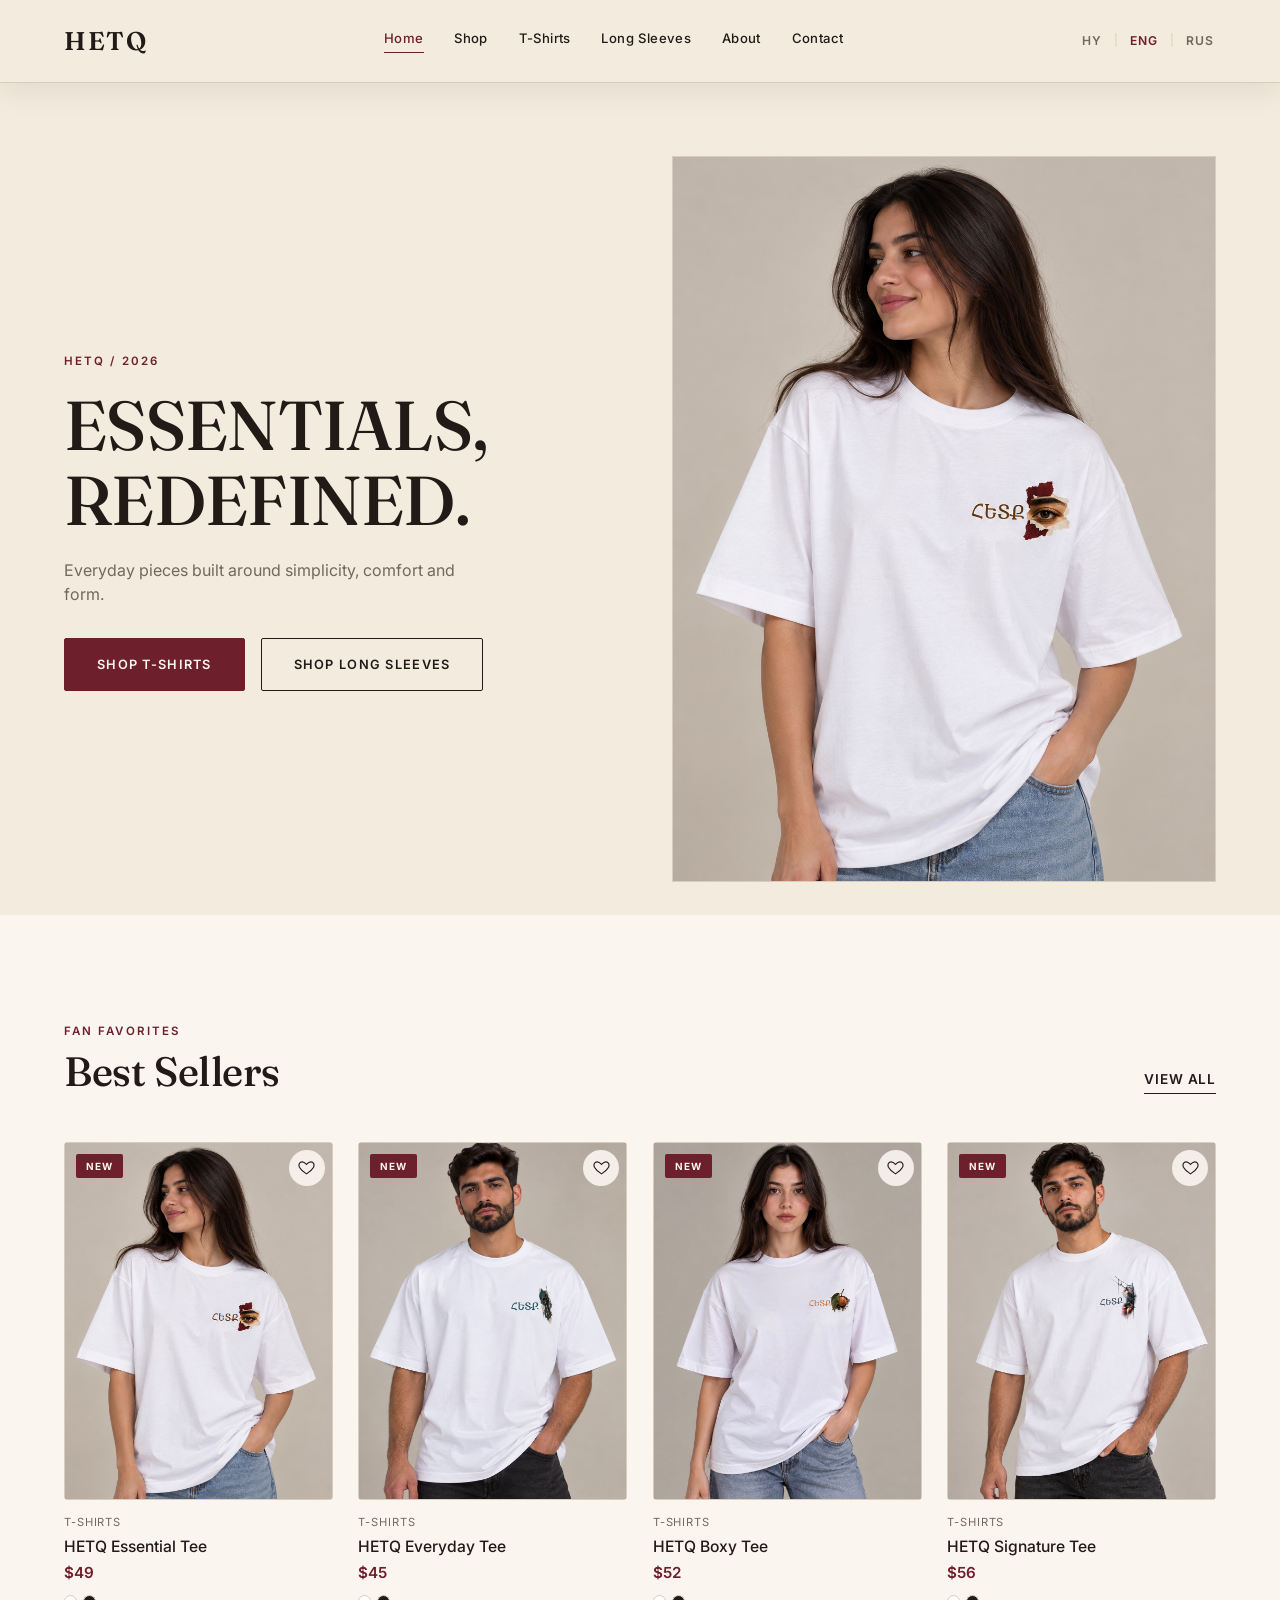
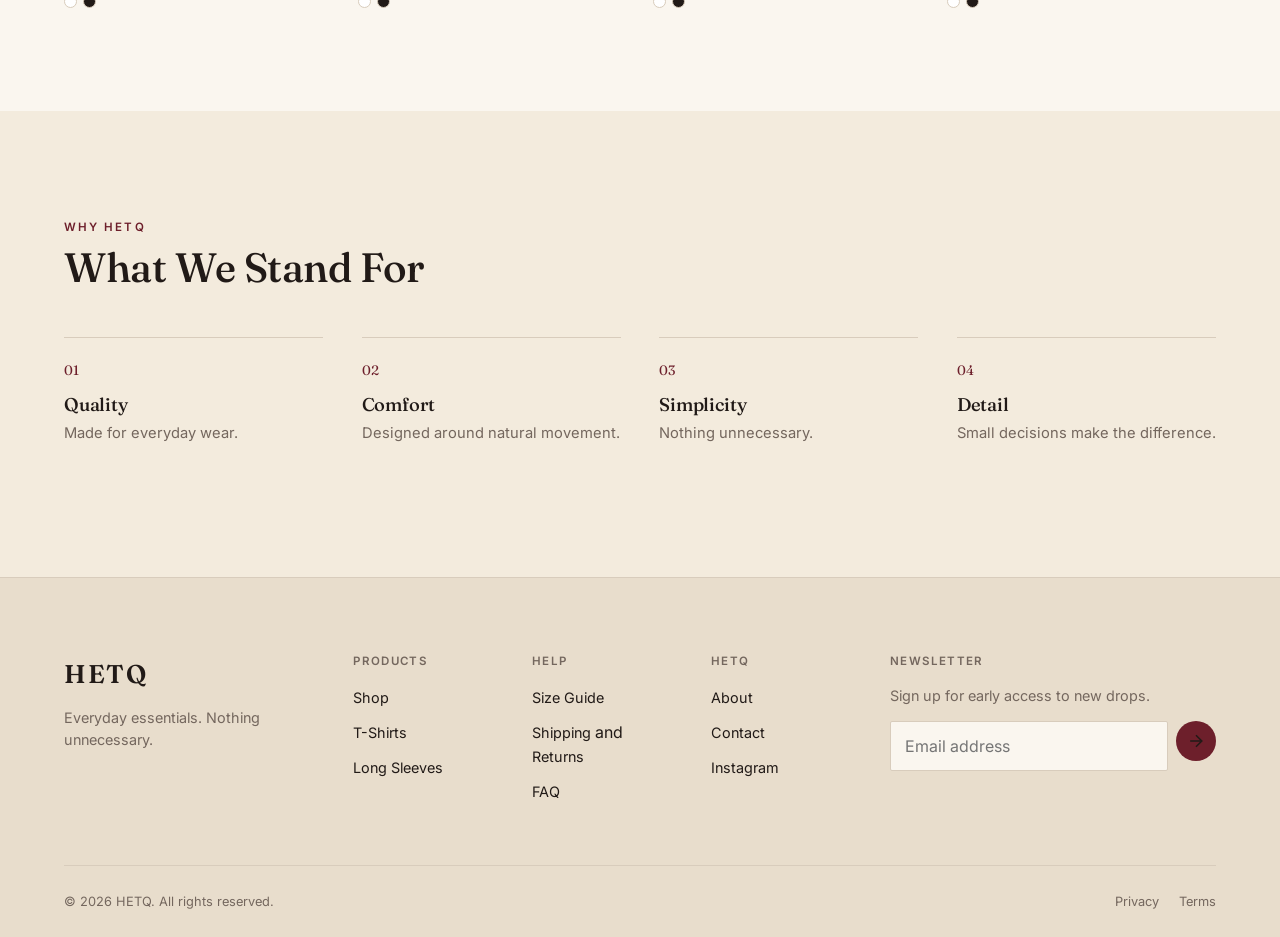
==== commit 620499c1: "minor changes" ====
--- a/index.html
+++ b/index.html
@@ -94,8 +94,8 @@
           </div>
         </div>
         <div class="hero-slide-visual">
-          <div class="placeholder ratio-hero">
-            <img class="hero-product-image-front" src="images/products/t-shirts/t-shirt-front-1.png" alt="HETQ Essential Tee — front" onerror="this.remove()">
+          <div class="placeholder ratio-hero" data-hero-product="1">
+            <img class="hero-product-image-front is-shown" src="images/products/t-shirts/t-shirt-front-1.png" alt="HETQ Essential Tee — front" onerror="this.remove()">
             <img class="hero-product-image-back" src="images/products/t-shirts/t-shirt-back-1.png" alt="HETQ Essential Tee — back" onerror="this.remove()">
           </div>
         </div>
@@ -113,8 +113,8 @@
           </div>
         </div>
         <div class="hero-slide-visual">
-          <div class="placeholder ratio-hero">
-            <img class="hero-product-image-front" src="images/products/t-shirts/t-shirt-front-2.png" alt="HETQ T-Shirt — front" onerror="this.remove()">
+          <div class="placeholder ratio-hero" data-hero-product="2">
+            <img class="hero-product-image-front is-shown" src="images/products/t-shirts/t-shirt-front-2.png" alt="HETQ T-Shirt — front" onerror="this.remove()">
             <img class="hero-product-image-back" src="images/products/t-shirts/t-shirt-back-2.png" alt="HETQ T-Shirt — back" onerror="this.remove()">
           </div>
         </div>
@@ -132,8 +132,8 @@
           </div>
         </div>
         <div class="hero-slide-visual">
-          <div class="placeholder ratio-hero">
-            <img class="hero-product-image-front" src="images/products/t-shirts/t-shirt-front-3.png" alt="HETQ T-Shirt — front" onerror="this.remove()">
+          <div class="placeholder ratio-hero" data-hero-product="3">
+            <img class="hero-product-image-front is-shown" src="images/products/t-shirts/t-shirt-front-3.png" alt="HETQ T-Shirt — front" onerror="this.remove()">
             <img class="hero-product-image-back" src="images/products/t-shirts/t-shirt-back-3.png" alt="HETQ T-Shirt — back" onerror="this.remove()">
           </div>
         </div>
@@ -151,8 +151,8 @@
           </div>
         </div>
         <div class="hero-slide-visual">
-          <div class="placeholder ratio-hero">
-            <img class="hero-product-image-front" src="images/products/t-shirts/t-shirt-front-4.png" alt="HETQ T-Shirt — front" onerror="this.remove()">
+          <div class="placeholder ratio-hero" data-hero-product="4">
+            <img class="hero-product-image-front is-shown" src="images/products/t-shirts/t-shirt-front-4.png" alt="HETQ T-Shirt — front" onerror="this.remove()">
             <img class="hero-product-image-back" src="images/products/t-shirts/t-shirt-back-4.png" alt="HETQ T-Shirt — back" onerror="this.remove()">
           </div>
         </div>
@@ -170,8 +170,8 @@
           </div>
         </div>
         <div class="hero-slide-visual">
-          <div class="placeholder ratio-hero">
-            <img class="hero-product-image-front" src="images/products/t-shirts/t-shirt-front-5.png" alt="HETQ T-Shirt — front" onerror="this.remove()">
+          <div class="placeholder ratio-hero" data-hero-product="5">
+            <img class="hero-product-image-front is-shown" src="images/products/t-shirts/t-shirt-front-5.png" alt="HETQ T-Shirt — front" onerror="this.remove()">
             <img class="hero-product-image-back" src="images/products/t-shirts/t-shirt-back-5.png" alt="HETQ T-Shirt — back" onerror="this.remove()">
           </div>
         </div>
@@ -189,8 +189,8 @@
           </div>
         </div>
         <div class="hero-slide-visual">
-          <div class="placeholder ratio-hero">
-            <img class="hero-product-image-front" src="images/products/t-shirts/t-shirt-front-6.png" alt="HETQ T-Shirt — front" onerror="this.remove()">
+          <div class="placeholder ratio-hero" data-hero-product="6">
+            <img class="hero-product-image-front is-shown" src="images/products/t-shirts/t-shirt-front-6.png" alt="HETQ T-Shirt — front" onerror="this.remove()">
             <img class="hero-product-image-back" src="images/products/t-shirts/t-shirt-back-6.png" alt="HETQ T-Shirt — back" onerror="this.remove()">
           </div>
         </div>
@@ -208,9 +208,9 @@
           </div>
         </div>
         <div class="hero-slide-visual">
-          <div class="placeholder ratio-hero">
-            <img class="hero-product-image-front" src="images/products/t-shirts/t-shirt-front-7.png" alt="HETQ T-Shirt — front" onerror="this.remove()">
-            <img class="hero-product-image-back" src="images/products/t-shirts/t-shirt-back-7.png" alt="HETQ T-Shirt — back" onerror="this.remove()">
+          <div class="placeholder ratio-hero" data-hero-product="7">
+            <img class="hero-product-image-front is-shown" src="images/products/t-shirts/t-shirt-back-7.png" alt="HETQ T-Shirt — front" onerror="this.remove()">
+            <img class="hero-product-image-back" src="images/products/t-shirts/t-shirt-front-7.png" alt="HETQ T-Shirt — back" onerror="this.remove()">
           </div>
         </div>
       </div>
@@ -227,8 +227,8 @@
           </div>
         </div>
         <div class="hero-slide-visual">
-          <div class="placeholder ratio-hero">
-            <img class="hero-product-image-front" src="images/products/t-shirts/t-shirt-front-8.png" alt="HETQ T-Shirt — front" onerror="this.remove()">
+          <div class="placeholder ratio-hero" data-hero-product="8">
+            <img class="hero-product-image-front is-shown" src="images/products/t-shirts/t-shirt-front-8.png" alt="HETQ T-Shirt — front" onerror="this.remove()">
             <img class="hero-product-image-back" src="images/products/t-shirts/t-shirt-back-8.png" alt="HETQ T-Shirt — back" onerror="this.remove()">
           </div>
         </div>
@@ -246,8 +246,8 @@
           </div>
         </div>
         <div class="hero-slide-visual">
-          <div class="placeholder ratio-hero">
-            <img class="hero-product-image-front" src="images/products/t-shirts/t-shirt-front-9.png" alt="HETQ T-Shirt — front" onerror="this.remove()">
+          <div class="placeholder ratio-hero" data-hero-product="9">
+            <img class="hero-product-image-front is-shown" src="images/products/t-shirts/t-shirt-front-9.png" alt="HETQ T-Shirt — front" onerror="this.remove()">
             <img class="hero-product-image-back" src="images/products/t-shirts/t-shirt-back-9.png" alt="HETQ T-Shirt — back" onerror="this.remove()">
           </div>
         </div>
--- a/css/style.css
+++ b/css/style.css
@@ -634,39 +634,42 @@
 .hero-slide-visual { flex: 1 1 46%; }
 .hero-slide-visual .placeholder { aspect-ratio: 3/4; }
 
-/* Hero product image: front image shows by default, back image crossfades
-   in on hover. Both images are absolutely stacked in the same box (the
-   placeholder's own size is fixed via aspect-ratio), so nothing shifts. */
+/* Hero product image: white/black front/back images are absolutely stacked
+   in the same box (the placeholder's own size is fixed via aspect-ratio), so
+   nothing shifts. initHeroVariantPreview() in main.js moves .is-shown between
+   them. The incoming image fades in on top while the outgoing one stays
+   opaque underneath until it's covered, so the crossfade never dips to the
+   background. Photos are 2:3 in a 3:4 box: cover fills it, cropping a little
+   top/bottom, biased upward so heads are never cut. */
 .hero-slide-visual .placeholder img.hero-product-image-front,
 .hero-slide-visual .placeholder img.hero-product-image-back {
   position: absolute;
   inset: 0;
   width: 100%;
   height: 100%;
-  object-fit: contain;
+  object-fit: cover;
+  object-position: 50% 30%;
+  opacity: 0;
+  z-index: 1;
+  transition: opacity 0.5s ease 0.5s, transform 0.5s ease;
+}
+
+.hero-slide-visual .placeholder img.is-shown {
+  opacity: 1;
+  z-index: 2;
   transition: opacity 0.5s ease, transform 0.5s ease;
 }
 
-.hero-slide-visual .placeholder img.hero-product-image-front { opacity: 1; z-index: 2; }
-.hero-slide-visual .placeholder img.hero-product-image-back { opacity: 0; z-index: 1; transform: scale(1); }
-
-/* Hover only on devices with real hover + a precise pointer (desktop mice) —
-   touch/tablet always keeps showing the front image. */
-@media (hover: hover) and (pointer: fine) {
-  .hero-slide-visual .placeholder:hover img.hero-product-image-front { opacity: 0; }
-  .hero-slide-visual .placeholder:hover img.hero-product-image-back {
-    opacity: 1;
-    transform: scale(1.015);
-  }
-}
+.hero-slide-visual .placeholder[data-hero-product] { cursor: pointer; }
+.hero-slide-visual .placeholder img.hero-product-image-back.is-shown { transform: scale(1.015); }
 
 @media (prefers-reduced-motion: reduce) {
   .hero-slide-visual .placeholder img.hero-product-image-front,
-  .hero-slide-visual .placeholder img.hero-product-image-back {
+  .hero-slide-visual .placeholder img.hero-product-image-back,
+  .hero-slide-visual .placeholder img.is-shown {
     transition: opacity 0.3s ease;
     transform: none;
   }
-  .hero-slide-visual .placeholder:hover img.hero-product-image-back { transform: none; }
 }
 
 /* All slides share this single template — only text/links differ per slide */
@@ -748,7 +751,8 @@
   inset: 0;
   width: 100%;
   height: 100%;
-  object-fit: contain;
+  object-fit: cover;
+  object-position: 50% 30%;
   transition: opacity 0.45s ease;
 }
 
@@ -1202,7 +1206,7 @@
 
 .gallery-thumbs .placeholder.active { border-color: var(--burgundy); }
 .gallery-thumbs .placeholder span { font-size: 0.5rem; }
-.gallery-thumbs .placeholder img { object-fit: contain; }
+.gallery-thumbs .placeholder img { object-fit: cover; object-position: 50% 30%; }
 
 .product-info-panel { max-width: 480px; }
 
@@ -1679,10 +1683,16 @@
 }
 
 @media (max-width: 900px) {
+  /* Stacked (image over text) slides are taller than a fixed min-height, so
+     all slides share one grid cell instead: the carousel grows to the tallest
+     slide and nothing (heads, buttons) gets clipped. Fading is unchanged. */
   .hero-carousel {
-    min-height: clamp(620px, 130vw, 780px);
+    display: grid;
+    min-height: 0;
     margin-top: calc(var(--header-height, 76px) + 24px);
   }
+  .hero-slide { position: relative; inset: auto; grid-area: 1 / 1; }
+  .hero-slide-visual .placeholder { max-width: 420px; margin-inline: auto; }
   .hero-slide-grid { flex-direction: column !important; text-align: center; padding-block: 48px 36px; }
   .hero-slide-content, .hero-slide-visual { max-width: 100%; width: 100%; }
   .hero-slide-visual { order: -1; }
